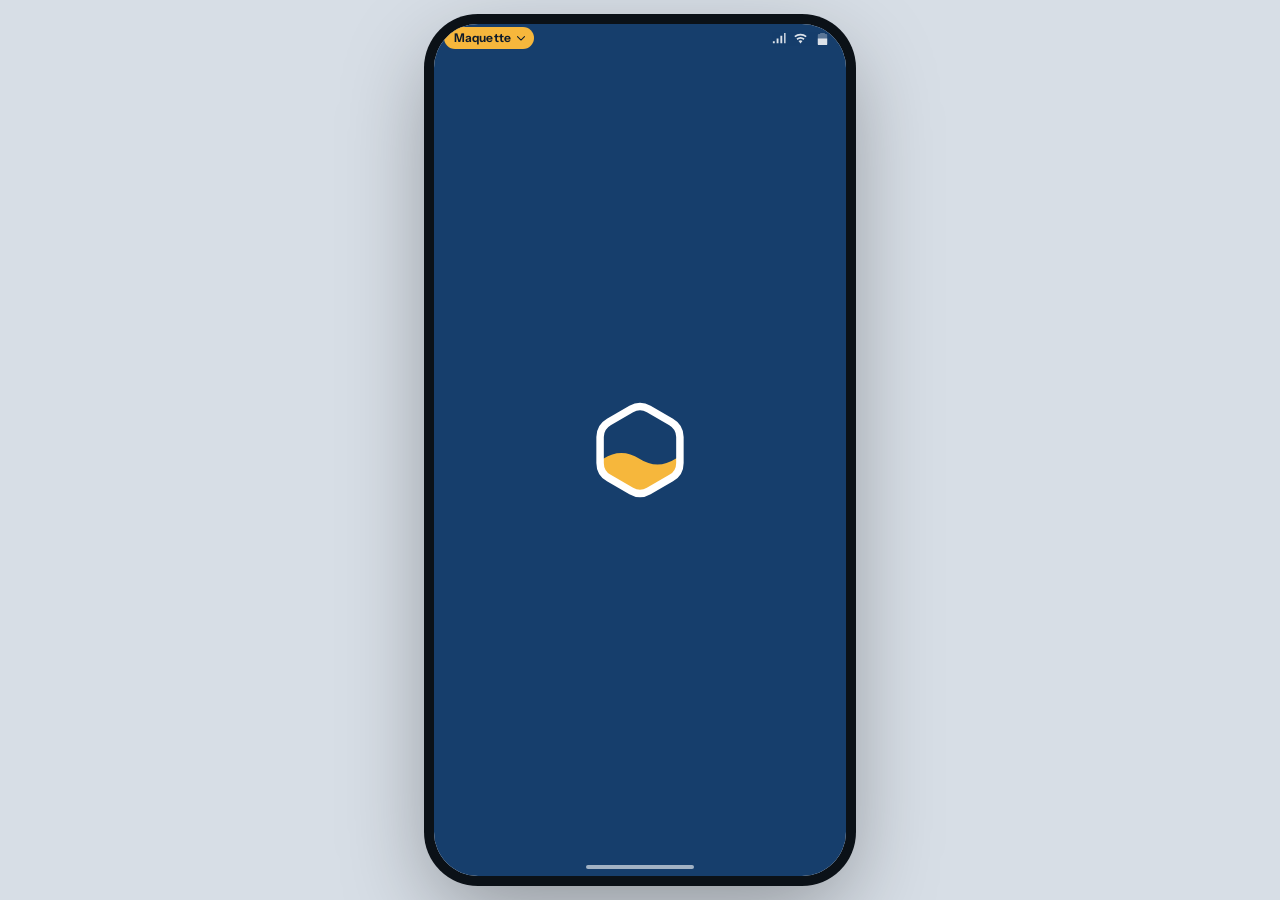
==== interface/maquette/index.html @ 76529729 "Identité Zone et maquette de l'appli La piste 2 (Zone) est choisie. Nouvelle page interface/identite" ====
<!doctype html>
<html lang="fr">
<head>
<meta charset="utf-8">
<meta name="viewport" content="width=device-width, initial-scale=1, viewport-fit=cover">
<meta name="color-scheme" content="light dark">
<meta name="theme-color" content="#f4f7fa" media="(prefers-color-scheme: light)">
<meta name="theme-color" content="#08121d" media="(prefers-color-scheme: dark)">
<title>Sensor Maps Maquette</title>
<link rel="preconnect" href="https://fonts.googleapis.com">
<link rel="preconnect" href="https://fonts.gstatic.com" crossorigin>
<link rel="stylesheet" href="https://fonts.googleapis.com/css2?family=Instrument+Sans:wdth,wght@75..100,400..700&display=swap">
<style>
/* Maquette : l'écran du téléphone remplit la page sur mobile ; sur grand écran, un cadre de téléphone. */
:root{
  --fond:#f4f7fa; --surface:#ffffff; --surface-2:#e9eef4; --encre:#0e1b2a; --encre-2:#566477; --trait:#dce3ea;
  --nuit:#163e6c; --miel:#f6b73c; --miel-doux:#fdf1d8; --sur-miel:#0e1b2a;
  --action:#163e6c; --sur-action:#ffffff; --tonal:#dce7f5; --sur-tonal:#163e6c;
  --logo-contour:#163e6c; --repos:#c5cfda; --corail:#b93a30;
  --nav-fond:#ffffff; --indic:#dce7f5;
  --marque-fond:#163e6c; --marque-encre:#ffffff; --marque-encre-2:#c9d8ec;
  --carte-fond:#e7ecf1; --carte-eau:#c6daec; --carte-route:#fbfcfd; --carte-parc:#d6e6d3;
  --zone-vide:#b9c4d0; --zone-gap:#e7ecf1;
  --scene:#d7dee6; --cadre:#0b1117; --voile:rgba(8,18,29,.45);
  --ombre:0 1px 2px rgba(14,27,42,.05), 0 6px 18px rgba(14,27,42,.06);
  --bord:rgba(185,58,48,.20); --bord-encre:#7a231c;
  --focus:#2f6fd0;
  --texte:"Instrument Sans", system-ui, -apple-system, "Segoe UI", Roboto, "Noto Sans", sans-serif;
  --h-etat:28px; --h-gestes:20px; --h-nav:72px;
}
@media (prefers-color-scheme: dark){
  :root:not([data-theme="light"]){
    --fond:#08121d; --surface:#0f1d2c; --surface-2:#172739; --encre:#e8eff7; --encre-2:#9aa9ba; --trait:#223244;
    --miel-doux:#30250e; --action:#9cc2f5; --sur-action:#0e1b2a; --tonal:#1d3550; --sur-tonal:#d6e6fb;
    --logo-contour:#ffffff; --repos:#3b4b5d; --corail:#ff8a7e; --nav-fond:#0f1d2c; --indic:#1d3550;
    --marque-fond:#12345b; --marque-encre-2:#b4c6de;
    --carte-fond:#0c1824; --carte-eau:#123150; --carte-route:#1c2c3e; --carte-parc:#11261b;
    --zone-vide:#33445a; --zone-gap:#0c1824;
    --scene:#02060a; --cadre:#1a222c; --voile:rgba(0,0,0,.6); --ombre:none;
    --bord:rgba(255,138,126,.22); --bord-encre:#ffd2cc; --focus:#8ab4ff;
    color-scheme:dark;
  }
}
:root[data-theme="dark"]{
  --fond:#08121d; --surface:#0f1d2c; --surface-2:#172739; --encre:#e8eff7; --encre-2:#9aa9ba; --trait:#223244;
  --miel-doux:#30250e; --action:#9cc2f5; --sur-action:#0e1b2a; --tonal:#1d3550; --sur-tonal:#d6e6fb;
  --logo-contour:#ffffff; --repos:#3b4b5d; --corail:#ff8a7e; --nav-fond:#0f1d2c; --indic:#1d3550;
  --marque-fond:#12345b; --marque-encre-2:#b4c6de;
  --carte-fond:#0c1824; --carte-eau:#123150; --carte-route:#1c2c3e; --carte-parc:#11261b;
  --zone-vide:#33445a; --zone-gap:#0c1824;
  --scene:#02060a; --cadre:#1a222c; --voile:rgba(0,0,0,.6); --ombre:none;
  --bord:rgba(255,138,126,.22); --bord-encre:#ffd2cc; --focus:#8ab4ff;
  color-scheme:dark;
}
*{box-sizing:border-box}
html,body{height:100%}
body{margin:0;background:var(--scene);color:var(--encre);font:400 16px/1.45 var(--texte);-webkit-font-smoothing:antialiased;overflow:hidden}
h1,h2,p,ul{margin:0}
ul{padding:0;list-style:none}
button{font:inherit;color:inherit}
svg{display:block}
.sprite{position:absolute;width:0;height:0;overflow:hidden}
.scene{height:100%;display:grid;place-items:center;padding-left:env(safe-area-inset-left, 0px);padding-right:env(safe-area-inset-right, 0px)}
.tel{position:relative;width:100%;height:100%;overflow:hidden;background:var(--fond);isolation:isolate}
@media (min-width:640px) and (min-height:760px){
  .tel{width:412px;height:min(892px, calc(100% - 48px));border-radius:44px;box-shadow:0 0 0 10px var(--cadre), 0 30px 90px rgba(0,0,0,.35)}
}

/* Barre d'état simulée : l'appli s'affiche dessous (bord à bord, Android 15 et plus) */
.etat{position:absolute;inset:0 0 auto;height:var(--h-etat);display:flex;align-items:center;justify-content:space-between;padding:0 16px 0 10px;z-index:40;color:var(--encre);pointer-events:none;transition:color .2s}
.tel.fonce .etat{color:var(--marque-encre)}
.badge{pointer-events:auto;display:inline-flex;align-items:center;gap:3px;height:22px;padding:0 6px 0 10px;border:0;border-radius:11px;background:var(--miel);color:var(--sur-miel);font:650 12px/1 var(--texte);letter-spacing:.01em;cursor:pointer}
.badge svg{width:14px;height:14px}
.etat-icones{display:flex;align-items:center;gap:7px;opacity:.85}
.etat-icones svg{width:15px;height:15px}
.gestes{position:absolute;left:50%;bottom:7px;width:108px;height:4px;margin-left:-54px;border-radius:2px;background:var(--encre);opacity:.35;z-index:41;pointer-events:none;transition:background .2s}
.tel.fonce .gestes{background:var(--marque-encre);opacity:.6}

/* Écrans */
.ecran{position:absolute;inset:0;display:flex;flex-direction:column;background:var(--fond);opacity:0;visibility:hidden;transform:translateY(10px);transition:opacity .22s ease, transform .22s ease, visibility 0s linear .22s}
.ecran.actif{opacity:1;visibility:visible;transform:none;transition:opacity .22s ease, transform .22s ease, visibility 0s}
.barre{flex:none;display:flex;align-items:center;justify-content:space-between;gap:8px;min-height:60px;padding:calc(var(--h-etat) + 6px) 8px 6px 16px}
.barre.grande{padding:calc(var(--h-etat) + 18px) 20px 12px}
.barre.simple{justify-content:flex-start;padding-left:4px}
.defile{flex:1;min-height:0;overflow-y:auto;overscroll-behavior:contain;padding:4px 16px calc(var(--h-nav) + var(--h-gestes) + 28px);display:flex;flex-direction:column;gap:14px;scrollbar-width:none}
.defile::-webkit-scrollbar{display:none}
.sans-nav .defile{padding-bottom:calc(var(--h-gestes) + 28px)}

/* Texte */
.t-grand{font-size:30px;line-height:1.08;font-weight:650;font-stretch:90%;letter-spacing:-.02em;text-wrap:balance}
.t-titre{font-size:19px;line-height:1.25;font-weight:600;letter-spacing:-.005em}
.t-petit{font-size:13.5px;line-height:1.35;color:var(--encre-2)}
.t-etiq{font-size:12px;line-height:1;font-weight:650;letter-spacing:.08em;text-transform:uppercase;color:var(--encre-2);margin:8px 4px -2px}
.centre{text-align:center}

/* Boutons et éléments */
.btn{display:inline-flex;align-items:center;justify-content:center;gap:8px;min-height:48px;padding:0 22px;border:0;border-radius:24px;font:600 16px/1 var(--texte);cursor:pointer;text-decoration:none;white-space:nowrap;transition:transform .12s ease, background-color .2s ease, opacity .2s}
.btn:active{transform:scale(.97)}
.btn svg{width:20px;height:20px;flex:none}
.btn.plein{background:var(--action);color:var(--sur-action)}
.btn.tonal{background:var(--tonal);color:var(--sur-tonal)}
.btn.miel{background:var(--miel);color:var(--sur-miel)}
.btn.contour{background:transparent;color:var(--action);box-shadow:inset 0 0 0 1.5px var(--trait)}
.btn.texte{background:transparent;color:var(--action);padding:0 14px}
.btn.large{width:100%}
.btn.petit{min-height:40px;padding:0 16px;font-size:15px}
.btn-ico{flex:none;width:48px;height:48px;border:0;border-radius:50%;background:transparent;color:var(--encre);display:grid;place-items:center;cursor:pointer}
.btn-ico svg{width:24px;height:24px}
.carte{background:var(--surface);border-radius:24px;padding:18px;box-shadow:var(--ombre)}
.pastille{flex:none;width:40px;height:40px;border-radius:50%;background:var(--surface-2);color:var(--encre);display:grid;place-items:center}
.pastille svg{width:22px;height:22px}
.pastille.miel{background:var(--miel);color:var(--sur-miel)}
.segment{display:grid;grid-auto-flow:column;grid-auto-columns:1fr;gap:4px;padding:4px;border-radius:24px;background:var(--surface-2)}
.segment button{min-height:40px;border:0;border-radius:20px;background:transparent;color:var(--encre-2);font-weight:600;font-size:15px;cursor:pointer;transition:background-color .2s, color .2s}
.segment button[aria-pressed="true"]{background:var(--surface);color:var(--encre);box-shadow:var(--ombre)}
.interrupteur{appearance:none;-webkit-appearance:none;flex:none;position:relative;width:52px;height:32px;margin:0;border-radius:16px;background:var(--surface-2);box-shadow:inset 0 0 0 2px var(--repos);cursor:pointer;transition:background-color .2s, box-shadow .2s}
.interrupteur::after{content:"";position:absolute;top:8px;left:8px;width:16px;height:16px;border-radius:50%;background:var(--encre-2);transition:transform .2s, width .2s, height .2s, top .2s, left .2s, background-color .2s}
.interrupteur:checked{background:var(--action);box-shadow:none}
.interrupteur:checked::after{top:4px;left:4px;width:24px;height:24px;background:var(--sur-action);transform:translateX(20px)}

/* Marque (démarrage, bienvenue) */
.ecran.marque{background:var(--marque-fond);color:var(--marque-encre)}
.logo-2t{color:var(--logo-contour);fill:var(--miel)}
.ecran.marque .logo-2t{color:var(--marque-encre)}
.demarrage{flex:1;display:grid;place-items:center}
.demarrage svg{width:112px;height:112px}
.intro{flex:1;display:flex;flex-direction:column;justify-content:center;gap:14px;padding:calc(var(--h-etat) + 24px) 28px 8px}
.intro svg{width:96px;height:96px;margin-bottom:10px}
.intro-nom{font-size:17px;font-weight:650;letter-spacing:-.01em;color:var(--marque-encre-2)}
.intro-titre{font-size:40px;line-height:1.02;font-weight:650;font-stretch:88%;letter-spacing:-.025em;text-wrap:balance}
.intro-texte{font-size:18px;line-height:1.45;color:var(--marque-encre-2);max-width:26ch}
.pied{flex:none;display:grid;gap:18px;padding:12px 24px calc(var(--h-gestes) + 22px)}
.pages{display:flex;justify-content:center;gap:8px}
.pages i{width:8px;height:8px;border-radius:4px;background:currentColor;opacity:.25;transition:width .25s, opacity .25s}
.pages i.on{width:22px;opacity:.9}
.etapes{padding:4px 24px 0;display:flex;flex-direction:column;gap:22px;flex:1;min-height:0;overflow-y:auto}
.etapes .t-grand{margin-top:4px}
.promesses{display:grid;gap:18px}
.promesses li,.autorisations li{display:flex;align-items:flex-start;gap:14px}
.promesses b,.autorisations b{display:block;font-weight:600;font-size:16.5px;line-height:1.3}
.autorisations{display:grid;gap:14px}
.autorisations li{align-items:center;padding:14px;border-radius:20px;background:var(--surface);box-shadow:var(--ombre)}
.autorisations .a-texte{flex:1;min-width:0}
.autorise{color:var(--encre-2);font-weight:600;font-size:15px;display:inline-flex;align-items:center;gap:6px;padding:0 6px}
.autorise svg{width:18px;height:18px}

/* Accueil */
.marque-mini{display:inline-flex;align-items:center;gap:10px;font-weight:650;font-size:18px;letter-spacing:-.01em}
.marque-mini svg{width:28px;height:28px}
.etat-carte{display:grid;justify-items:center;text-align:center;gap:4px;padding:22px 18px 20px}
.hex-etat{width:104px;height:104px;margin-bottom:10px;color:var(--logo-contour);fill:var(--miel);transition:fill .4s}
.hex-etat.repos{fill:var(--repos)}
.etat-carte .btn{margin-top:14px}
.jour{display:grid;gap:18px}
.chiffres{display:grid;grid-template-columns:repeat(3,1fr);gap:8px}
.chiffres div{display:grid;gap:2px}
.t-valeur{font-size:26px;line-height:1.1;font-weight:650;letter-spacing:-.015em}
.budget{display:grid;gap:8px}
.budget-tete{display:flex;justify-content:space-between;align-items:center;gap:8px}
.budget-tete .t-petit{display:inline-flex;align-items:center;gap:6px}
.budget-tete svg{width:18px;height:18px}
.budget-tete b{color:var(--encre);font-weight:650}
.jauge{height:8px;border-radius:4px;background:var(--tonal);overflow:hidden}
.jauge i{display:block;height:100%;border-radius:4px;background:var(--action);transition:width .4s ease}
.ta-zone{display:flex;align-items:center;gap:14px;width:100%;border:0;text-align:left;cursor:pointer;color:inherit;font:inherit}
.ta-zone .tz-texte{flex:1;min-width:0;display:grid;gap:2px}
.ta-zone b{font-weight:600;font-size:16.5px}
.ta-zone .chev{width:22px;height:22px;color:var(--encre-2)}
.mini-carte{flex:none;width:64px;height:58px}
.mc{fill:var(--surface-2);stroke:var(--surface);stroke-width:1.5}
.mc-toi{fill:var(--miel);stroke:var(--logo-contour);stroke-width:2.2}
.contribution{display:grid;gap:10px;background:var(--miel-doux);box-shadow:none}
.ct-tete{display:flex;align-items:center;gap:12px}
.ct-actions{display:flex;justify-content:flex-end;gap:6px;margin-top:2px}

/* Capteurs */
.liste{padding:4px 0}
.capteur{display:grid;grid-template-columns:40px minmax(0,1fr) auto auto;align-items:center;gap:12px;padding:12px 16px;min-height:72px}
.capteur + .capteur{border-top:1px solid var(--trait)}
.c-nom{display:grid;gap:1px;min-width:0}
.c-nom b{font-weight:600;font-size:16px;line-height:1.3}
.c-val{display:flex;align-items:baseline;gap:4px;justify-content:flex-end;min-width:64px;font-variant-numeric:tabular-nums}
.c-val b{font-size:22px;font-weight:650;letter-spacing:-.01em;transition:opacity .2s}
.c-val span{font-size:13px;color:var(--encre-2)}
.points{width:52px;height:28px}
.points circle{fill:var(--repos)}
.points circle.der{fill:var(--action);stroke:var(--surface);stroke-width:2}
.capteur.absent{grid-template-columns:40px minmax(0,1fr)}
.capteur.absent .pastille{opacity:.55}
.capteur.absent b{color:var(--encre-2)}
.change b{opacity:0}

/* Carte */
.puces{display:flex;gap:8px;overflow-x:auto;margin:0 -16px;padding:2px 16px 4px;scrollbar-width:none}
.puces::-webkit-scrollbar{display:none}
.puce{flex:none;display:inline-flex;align-items:center;gap:6px;min-height:40px;padding:0 14px 0 10px;border:0;border-radius:20px;background:var(--surface);box-shadow:inset 0 0 0 1.5px var(--trait);color:var(--encre);font-weight:600;font-size:14.5px;cursor:pointer}
.puce svg{width:18px;height:18px}
.puce[aria-checked="true"]{background:var(--action);color:var(--sur-action);box-shadow:none}
.carte-cadre{position:relative;border-radius:24px;overflow:hidden;background:var(--carte-fond);aspect-ratio:36/33;max-width:100%}
.carte-cadre svg{width:100%;height:100%}
.hx{stroke:var(--zone-gap);stroke-width:1.6;cursor:pointer;transition:opacity .2s}
.hx.vide{fill:transparent;stroke:var(--zone-vide);stroke-width:1}
.hx-toi{fill:none;stroke:var(--encre);stroke-width:2.6;pointer-events:none}
.toi-etiq{pointer-events:none}
.toi-etiq rect{fill:var(--encre)}
.toi-etiq text{fill:var(--fond);font:650 11px var(--texte)}
.bulle{position:absolute;transform:translate(-50%, calc(-100% - 10px));padding:7px 10px;border-radius:12px;background:var(--surface);box-shadow:0 4px 16px rgba(0,0,0,.18);font-size:13px;line-height:1.25;white-space:nowrap;pointer-events:none}
.bulle b{display:block;font-size:16px;font-weight:650}
.legende{display:grid;gap:10px;padding:0 4px}
.leg-degrade{display:grid;grid-template-columns:auto 1fr auto;align-items:center;gap:10px;font-size:13px;color:var(--encre-2);font-variant-numeric:tabular-nums}
.leg-degrade i{height:10px;border-radius:5px}
.leg-vide{display:flex;align-items:center;gap:10px;font-size:13px;color:var(--encre-2)}
.leg-vide svg{width:18px;height:18px;flex:none}

/* Soutenir */
.don{display:grid;gap:12px;justify-items:center;text-align:center;padding:24px 18px 20px}
.don .hex-don{width:64px;height:64px;color:var(--logo-contour);fill:var(--miel);margin-bottom:4px}
.don .segment{width:100%;margin-top:6px}
.montants{display:grid;grid-template-columns:repeat(4,1fr);gap:8px;width:100%}
.montants button{min-height:48px;border:0;border-radius:16px;background:var(--surface-2);font-weight:650;font-size:16px;cursor:pointer;color:var(--encre)}
.montants button[aria-checked="true"]{background:var(--tonal);color:var(--sur-tonal);box-shadow:inset 0 0 0 2px var(--action)}
.partage{display:grid;grid-template-columns:40px 1fr;gap:12px 14px;align-items:center}
.partage .btn{grid-column:1 / -1}
.libre{display:flex;justify-content:center;gap:18px;flex-wrap:wrap;font-size:13px;color:var(--encre-2)}
.libre span{display:inline-flex;align-items:center;gap:6px}
.libre svg{width:16px;height:16px}

/* Réglages */
.groupe{padding:4px 0}
.reglage{display:flex;align-items:center;gap:14px;min-height:64px;padding:10px 16px;width:100%;border:0;background:transparent;text-align:left;color:inherit;text-decoration:none;cursor:pointer;font:inherit}
.groupe > * + *{border-top:1px solid var(--trait)}
.reglage .r-texte{flex:1;min-width:0;display:grid;gap:1px}
.reglage b{font-weight:600;font-size:16px;line-height:1.3}
.reglage > svg{width:22px;height:22px;flex:none;color:var(--encre-2)}
.reglage.danger b{color:var(--corail)}
.reglage.danger > svg{color:var(--corail)}
.bloc-budget{display:grid;gap:12px;padding:16px}
.bloc-budget .r-texte{display:grid;gap:1px}
.bloc-budget b{font-weight:600;font-size:16px;line-height:1.3}
.nobr{white-space:nowrap}
.info-pause{display:flex;gap:10px;align-items:flex-start}
.info-pause svg{width:18px;height:18px;flex:none;margin-top:1px;color:var(--encre-2)}

/* Navigation du bas */
.nav{position:absolute;inset:auto 0 0;z-index:30;display:grid;grid-template-columns:repeat(4,1fr);padding:6px 4px calc(var(--h-gestes) + 4px);background:var(--nav-fond);border-top:1px solid var(--trait);transition:transform .25s ease}
.nav.cachee{transform:translateY(105%)}
.nav button{display:grid;justify-items:center;gap:4px;padding:6px 0 4px;border:0;background:none;color:var(--encre-2);font:500 12px/1.1 var(--texte);cursor:pointer}
.nav .indic{width:60px;height:32px;border-radius:16px;display:grid;place-items:center;transition:background-color .2s}
.nav svg{width:24px;height:24px}
.nav button[aria-current="page"]{color:var(--encre);font-weight:650}
.nav button[aria-current="page"] .indic{background:var(--indic);color:var(--sur-tonal)}

/* Feuille Maquette, message, bords */
.voile{position:absolute;inset:0;z-index:50;background:var(--voile)}
.feuille{position:absolute;inset:auto 0 0;z-index:51;max-height:86%;overflow-y:auto;padding:10px 16px calc(var(--h-gestes) + 18px);border-radius:28px 28px 0 0;background:var(--surface);display:flex;flex-direction:column;gap:12px;scrollbar-width:none}
.feuille::-webkit-scrollbar{display:none}
.poignee{width:36px;height:4px;border-radius:2px;background:var(--repos);margin:2px auto 0}
.f-tete{display:flex;align-items:center;justify-content:space-between}
.f-liste{display:flex;flex-wrap:wrap;gap:8px}
.f-liste button{min-height:40px;padding:0 14px;border:0;border-radius:20px;background:var(--surface-2);color:var(--encre);font-weight:600;font-size:14.5px;cursor:pointer}
.f-liste button[aria-current="true"]{background:var(--action);color:var(--sur-action)}
.feuille .reglage{padding:6px 2px;min-height:52px}
.toast{position:absolute;left:50%;bottom:calc(var(--h-nav) + var(--h-gestes) + 18px);z-index:45;transform:translateX(-50%);max-width:calc(100% - 32px);padding:12px 16px;border-radius:14px;background:var(--encre);color:var(--fond);font-size:14.5px;font-weight:500;line-height:1.3;box-shadow:0 6px 24px rgba(0,0,0,.25);text-align:center;animation:monte-toast .25s ease}
.tel.sans-nav-actif .toast{bottom:calc(var(--h-gestes) + 96px)}
@keyframes monte-toast{from{opacity:0;transform:translate(-50%, 10px)}}
.bords{position:absolute;inset:0;z-index:44;pointer-events:none}
.bords div{position:absolute;left:0;right:0;background:var(--bord);display:flex;align-items:center;justify-content:center;font-size:11px;font-weight:650;color:var(--bord-encre);letter-spacing:.04em}
.b-haut{top:0;height:var(--h-etat)}
.b-bas{bottom:0;height:var(--h-gestes)}

button:focus-visible,a:focus-visible,input:focus-visible{outline:2.5px solid var(--focus);outline-offset:2px}

/* Mouvement du logo */
.o-cercle{opacity:0}
@media (prefers-reduced-motion: no-preference){
  .joue .z-contour{animation:trace 1s cubic-bezier(.6,0,.3,1) backwards}
  .joue .z-niveau{animation:monte 1.5s .45s both}
  .joue .z-vague, .vit .z-vague{animation:glisse 4.8s linear infinite}
}
@media (prefers-reduced-motion: reduce){
  .ecran,.ecran.actif,.nav{transition:none}
}
@keyframes trace{from{stroke-dasharray:1;stroke-dashoffset:1}to{stroke-dasharray:1;stroke-dashoffset:0}}
@keyframes monte{
  0%{transform:translateY(42px)}
  14%,20%{transform:translateY(33px)}
  34%,40%{transform:translateY(25px)}
  54%,60%{transform:translateY(17px)}
  74%,80%{transform:translateY(9px)}
  100%{transform:translateY(0)}
}
@keyframes glisse{to{transform:translateX(-62px)}}
</style>
<style>:root{padding-top:env(safe-area-inset-top,0px);padding-bottom:env(safe-area-inset-bottom,0px)}[hidden]{display:none!important}</style>
</head>
<body>
<svg class="sprite" aria-hidden="true" focusable="false"><defs><symbol id="i-accueil" viewBox="0 0 24 24"><path fill="none" stroke="currentColor" stroke-width="1.8" stroke-linecap="round" stroke-linejoin="round" d="M12 3.2l7.2 4.15v8.3L12 19.8l-7.2-4.15v-8.3z"/><path fill="currentColor" d="M5.7 12.4c2-1.6 3.9-1.6 6.3 0s4.3 1.6 6.3 0v3.1L12 19.1l-6.3-3.6z"/></symbol><symbol id="i-capteurs" viewBox="0 0 24 24"><rect fill="none" stroke="currentColor" stroke-width="1.8" stroke-linecap="round" stroke-linejoin="round" x="6.5" y="3" width="9" height="18" rx="2.2"/><path fill="none" stroke="currentColor" stroke-width="1.8" stroke-linecap="round" stroke-linejoin="round" d="M18.6 8.6a5 5 0 0 1 0 6.8M20.9 6.4a8.3 8.3 0 0 1 0 11.2"/><circle fill="currentColor" cx="11" cy="17.6" r="1"/></symbol><symbol id="i-carte" viewBox="0 0 24 24"><path fill="none" stroke="currentColor" stroke-width="1.8" stroke-linecap="round" stroke-linejoin="round" d="M8 3.6l3.6 2.1v4.1L8 11.9 4.4 9.8V5.7zM15.6 8.2l3.6 2.1v4.1l-3.6 2.1-3.6-2.1v-4.1zM8 12.6l3.6 2.1v4.1L8 20.9l-3.6-2.1v-4.1z"/></symbol><symbol id="i-soutenir" viewBox="0 0 24 24"><path fill="none" stroke="currentColor" stroke-width="1.8" stroke-linecap="round" stroke-linejoin="round" d="M12 20s-7.5-4.6-7.5-10.2A4.3 4.3 0 0 1 12 7.1a4.3 4.3 0 0 1 7.5 2.7C19.5 15.4 12 20 12 20z"/></symbol><symbol id="i-reglages" viewBox="0 0 24 24"><path fill="none" stroke="currentColor" stroke-width="1.8" stroke-linecap="round" stroke-linejoin="round" d="M4 7h9M17 7h3M4 17h3M11 17h9"/><circle fill="none" stroke="currentColor" stroke-width="1.8" stroke-linecap="round" stroke-linejoin="round" cx="15" cy="7" r="2.2"/><circle fill="none" stroke="currentColor" stroke-width="1.8" stroke-linecap="round" stroke-linejoin="round" cx="9" cy="17" r="2.2"/></symbol><symbol id="i-retour" viewBox="0 0 24 24"><path fill="none" stroke="currentColor" stroke-width="1.8" stroke-linecap="round" stroke-linejoin="round" d="M19 12H5M11 6l-6 6 6 6"/></symbol><symbol id="i-chevron" viewBox="0 0 24 24"><path fill="none" stroke="currentColor" stroke-width="1.8" stroke-linecap="round" stroke-linejoin="round" d="M9.5 6l6 6-6 6"/></symbol><symbol id="i-externe" viewBox="0 0 24 24"><path fill="none" stroke="currentColor" stroke-width="1.8" stroke-linecap="round" stroke-linejoin="round" d="M14 5h5v5M19 5l-8 8M17 14v4a1.5 1.5 0 0 1-1.5 1.5h-9A1.5 1.5 0 0 1 5 18V8.5A1.5 1.5 0 0 1 6.5 7H10"/></symbol><symbol id="i-fermer" viewBox="0 0 24 24"><path fill="none" stroke="currentColor" stroke-width="1.8" stroke-linecap="round" stroke-linejoin="round" d="M6 6l12 12M18 6L6 18"/></symbol><symbol id="i-coche" viewBox="0 0 24 24"><path fill="none" stroke="currentColor" stroke-width="1.8" stroke-linecap="round" stroke-linejoin="round" d="M5 12.5l4.5 4.5L19 7.5"/></symbol><symbol id="i-bas" viewBox="0 0 24 24"><path fill="none" stroke="currentColor" stroke-width="1.8" stroke-linecap="round" stroke-linejoin="round" d="M6 9.5l6 6 6-6"/></symbol><symbol id="i-pause" viewBox="0 0 24 24"><rect fill="currentColor" x="6.5" y="5" width="3.6" height="14" rx="1.4"/><rect fill="currentColor" x="13.9" y="5" width="3.6" height="14" rx="1.4"/></symbol><symbol id="i-lecture" viewBox="0 0 24 24"><path fill="currentColor" d="M8 5.6v12.8a1 1 0 0 0 1.5.86l10.2-6.4a1 1 0 0 0 0-1.72L9.5 4.74A1 1 0 0 0 8 5.6z"/></symbol><symbol id="i-partager" viewBox="0 0 24 24"><circle fill="none" stroke="currentColor" stroke-width="1.8" stroke-linecap="round" stroke-linejoin="round" cx="17.5" cy="5.8" r="2.6"/><circle fill="none" stroke="currentColor" stroke-width="1.8" stroke-linecap="round" stroke-linejoin="round" cx="6.5" cy="12" r="2.6"/><circle fill="none" stroke="currentColor" stroke-width="1.8" stroke-linecap="round" stroke-linejoin="round" cx="17.5" cy="18.2" r="2.6"/><path fill="none" stroke="currentColor" stroke-width="1.8" stroke-linecap="round" stroke-linejoin="round" d="M8.8 10.7l6.4-3.6M8.8 13.3l6.4 3.6"/></symbol><symbol id="i-effacer" viewBox="0 0 24 24"><path fill="none" stroke="currentColor" stroke-width="1.8" stroke-linecap="round" stroke-linejoin="round" d="M4.5 7h15M9.5 7V5.2a1 1 0 0 1 1-1h3a1 1 0 0 1 1 1V7M6.5 7l.8 11.6a1.5 1.5 0 0 0 1.5 1.4h6.4a1.5 1.5 0 0 0 1.5-1.4L17.5 7"/></symbol><symbol id="i-rejouer" viewBox="0 0 24 24"><path fill="none" stroke="currentColor" stroke-width="1.8" stroke-linecap="round" stroke-linejoin="round" d="M4.5 12a7.5 7.5 0 1 0 2.2-5.3M4.5 4.5v4.4h4.4"/></symbol><symbol id="i-batterie" viewBox="0 0 24 24"><rect fill="none" stroke="currentColor" stroke-width="1.8" stroke-linecap="round" stroke-linejoin="round" x="3" y="7.5" width="16" height="9" rx="2.2"/><path fill="none" stroke="currentColor" stroke-width="1.8" stroke-linecap="round" stroke-linejoin="round" d="M21 10.5v3"/><rect fill="currentColor" x="5.4" y="9.9" width="6" height="4.2" rx=".8"/></symbol><symbol id="i-lune" viewBox="0 0 24 24"><path fill="none" stroke="currentColor" stroke-width="1.8" stroke-linecap="round" stroke-linejoin="round" d="M19.5 14.6A8 8 0 0 1 9.4 4.5a8 8 0 1 0 10.1 10.1z"/></symbol><symbol id="i-cloche" viewBox="0 0 24 24"><path fill="none" stroke="currentColor" stroke-width="1.8" stroke-linecap="round" stroke-linejoin="round" d="M6 16.5V11a6 6 0 0 1 12 0v5.5l1.5 1.5h-15zM10 20.5a2.2 2.2 0 0 0 4 0"/></symbol><symbol id="i-pose" viewBox="0 0 24 24"><rect fill="none" stroke="currentColor" stroke-width="1.8" stroke-linecap="round" stroke-linejoin="round" x="5" y="9.2" width="14" height="6.6" rx="1.8"/><path fill="none" stroke="currentColor" stroke-width="1.8" stroke-linecap="round" stroke-linejoin="round" d="M3 19h18"/><circle fill="currentColor" cx="16.4" cy="12.5" r=".9"/></symbol><symbol id="i-zone-point" viewBox="0 0 24 24"><path fill="none" stroke="currentColor" stroke-width="1.8" stroke-linecap="round" stroke-linejoin="round" d="M12 3.2l7.2 4.15v8.3L12 19.8l-7.2-4.15v-8.3z"/><circle fill="currentColor" cx="12" cy="11.5" r="2.2"/></symbol><symbol id="i-bouclier" viewBox="0 0 24 24"><path fill="none" stroke="currentColor" stroke-width="1.8" stroke-linecap="round" stroke-linejoin="round" d="M12 3.5l7 2.6v5.4c0 4.4-3 7.7-7 9-4-1.3-7-4.6-7-9V6.1z"/><path fill="none" stroke="currentColor" stroke-width="1.8" stroke-linecap="round" stroke-linejoin="round" d="M9 12l2.2 2.2L15.3 10"/></symbol><symbol id="i-personne-barre" viewBox="0 0 24 24"><circle fill="none" stroke="currentColor" stroke-width="1.8" stroke-linecap="round" stroke-linejoin="round" cx="12" cy="8" r="3.4"/><path fill="none" stroke="currentColor" stroke-width="1.8" stroke-linecap="round" stroke-linejoin="round" d="M5.5 19.5a6.5 6.5 0 0 1 13 0M4 4l16 16"/></symbol><symbol id="i-micro-barre" viewBox="0 0 24 24"><rect fill="none" stroke="currentColor" stroke-width="1.8" stroke-linecap="round" stroke-linejoin="round" x="9" y="3.5" width="6" height="10.5" rx="3"/><path fill="none" stroke="currentColor" stroke-width="1.8" stroke-linecap="round" stroke-linejoin="round" d="M6 11.5a6 6 0 0 0 12 0M12 17.5v3M4 4l16 16"/></symbol><symbol id="i-cinq" viewBox="0 0 24 24"><path fill="none" stroke="currentColor" stroke-width="1.8" stroke-linecap="round" stroke-linejoin="round" d="M12 3.2l7.2 4.15v8.3L12 19.8l-7.2-4.15v-8.3z"/><path fill="none" stroke="currentColor" stroke-width="1.8" stroke-linecap="round" stroke-linejoin="round" d="M13.9 7.9h-3.5l-.5 3.4a2.6 2.6 0 1 1-.2 3.9"/></symbol><symbol id="i-pluie" viewBox="0 0 24 24"><path fill="none" stroke="currentColor" stroke-width="1.8" stroke-linecap="round" stroke-linejoin="round" d="M7.5 14.5h9.2a3.8 3.8 0 0 0 .6-7.6 5.3 5.3 0 0 0-10.2 1.3A3.2 3.2 0 0 0 7.5 14.5z"/><path fill="none" stroke="currentColor" stroke-width="1.8" stroke-linecap="round" stroke-linejoin="round" d="M8.5 17.5l-1 2M12.5 17.5l-1 2M16.5 17.5l-1 2"/></symbol><symbol id="i-telephone" viewBox="0 0 24 24"><rect fill="none" stroke="currentColor" stroke-width="1.8" stroke-linecap="round" stroke-linejoin="round" x="7" y="3" width="10" height="18" rx="2.2"/><path fill="none" stroke="currentColor" stroke-width="1.8" stroke-linecap="round" stroke-linejoin="round" d="M10.5 17.8h3"/></symbol><symbol id="i-aimant" viewBox="0 0 24 24"><path fill="none" stroke="currentColor" stroke-width="1.8" stroke-linecap="round" stroke-linejoin="round" d="M6 4.5v7a6 6 0 0 0 12 0v-7h-3.6v7a2.4 2.4 0 0 1-4.8 0v-7z"/><path fill="none" stroke="currentColor" stroke-width="1.8" stroke-linecap="round" stroke-linejoin="round" d="M6 8.2h3.6M14.4 8.2H18"/></symbol><symbol id="i-soleil" viewBox="0 0 24 24"><circle fill="none" stroke="currentColor" stroke-width="1.8" stroke-linecap="round" stroke-linejoin="round" cx="12" cy="12" r="3.8"/><path fill="none" stroke="currentColor" stroke-width="1.8" stroke-linecap="round" stroke-linejoin="round" d="M12 2.8v2M12 19.2v2M2.8 12h2M19.2 12h2M5.5 5.5l1.4 1.4M17.1 17.1l1.4 1.4M5.5 18.5l1.4-1.4M17.1 6.9l1.4-1.4"/></symbol><symbol id="i-bruit" viewBox="0 0 24 24"><path fill="none" stroke="currentColor" stroke-width="1.8" stroke-linecap="round" stroke-linejoin="round" d="M4 10v4M8 7v10M12 4.5v15M16 8v8M20 10.5v3"/></symbol><symbol id="i-signal" viewBox="0 0 24 24"><path fill="none" stroke="currentColor" stroke-width="1.8" stroke-linecap="round" stroke-linejoin="round" d="M5 19v-2.5M9.7 19v-5.5M14.3 19v-8.5M19 19V5"/></symbol><symbol id="i-pression" viewBox="0 0 24 24"><path fill="none" stroke="currentColor" stroke-width="1.8" stroke-linecap="round" stroke-linejoin="round" d="M4.2 16.8a8.5 8.5 0 1 1 15.6 0"/><path fill="none" stroke="currentColor" stroke-width="1.8" stroke-linecap="round" stroke-linejoin="round" d="M12 13.5l3.6-4.2"/><circle fill="currentColor" cx="12" cy="13.5" r="1.4"/></symbol><symbol id="i-info" viewBox="0 0 24 24"><circle fill="none" stroke="currentColor" stroke-width="1.8" stroke-linecap="round" stroke-linejoin="round" cx="12" cy="12" r="8.6"/><path fill="none" stroke="currentColor" stroke-width="1.8" stroke-linecap="round" stroke-linejoin="round" d="M12 11v5.5M12 7.8v.1"/></symbol>
  <symbol id="i-etat-signal" viewBox="0 0 16 16"><path fill="currentColor" d="M2 13h2v-2H2zM6 13h2V8H6zM10 13h2V5h-2zM14 13h1.5V2H14z"/></symbol>
  <symbol id="i-etat-wifi" viewBox="0 0 16 16"><path fill="currentColor" d="M8 13.2l2.1-2.6a3.4 3.4 0 0 0-4.2 0zM3.7 8.1l1.1 1.4a5 5 0 0 1 6.4 0l1.1-1.4a6.8 6.8 0 0 0-8.6 0zM1.4 5.3l1.1 1.4a8.6 8.6 0 0 1 11 0l1.1-1.4a10.4 10.4 0 0 0-13.2 0z"/></symbol>
  <symbol id="i-etat-batterie" viewBox="0 0 16 16"><path fill="currentColor" d="M5.5 2h5v1.2H12a1 1 0 0 1 1 1V14a1 1 0 0 1-1 1H4a1 1 0 0 1-1-1V4.2a1 1 0 0 1 1-1h1.5z" opacity=".35"/><path fill="currentColor" d="M3 8h10v6a1 1 0 0 1-1 1H4a1 1 0 0 1-1-1z"/></symbol>
  <symbol id="i-vide" viewBox="0 0 24 24"><path d="M12 3.6l7.3 4.2v8.4L12 20.4l-7.3-4.2V7.8z" fill="none" stroke="currentColor" stroke-width="1.6"/></symbol>
</defs></svg>

<div class="scene">
<div class="tel" id="tel">

  <div class="etat" aria-label="Barre d’état du téléphone, simulée">
    <button class="badge" id="b-maquette" aria-haspopup="dialog" aria-controls="feuille">Maquette<svg aria-hidden="true"><use href="#i-bas"/></svg></button>
    <span class="etat-icones" aria-hidden="true"><svg><use href="#i-etat-signal"/></svg><svg><use href="#i-etat-wifi"/></svg><svg><use href="#i-etat-batterie"/></svg></span>
  </div>

  <!-- Démarrage -->
  <section class="ecran marque sans-nav" id="demarrage" aria-label="Démarrage">
    <div class="demarrage"><svg class="logo-2t" id="logo-demarrage" viewBox="0 0 96 96" aria-label="Sensor Maps" role="img"><defs><clipPath id="ld-clip"><path d="M40.5 13.33Q48 9 55.5 13.33L74.27 24.17Q81.77 28.5 81.77 37.16L81.77 58.84Q81.77 67.5 74.27 71.83L55.5 82.67Q48 87 40.5 82.67L21.73 71.83Q14.23 67.5 14.23 58.84L14.23 37.16Q14.23 28.5 21.73 24.17Z"/></clipPath></defs><g clip-path="url(#ld-clip)"><g class="z-niveau"><path class="z-vague" d="M-45.5 55.5Q-30 45.5 -14.5 55.5T16.5 55.5T47.5 55.5T78.5 55.5T109.5 55.5T140.5 55.5T171.5 55.5V100H-45.5Z"/></g></g><path class="z-contour" pathLength="1" d="M40.5 12.83Q48 8.5 55.5 12.83L74.71 23.92Q82.21 28.25 82.21 36.91L82.21 59.09Q82.21 67.75 74.71 72.08L55.5 83.17Q48 87.5 40.5 83.17L21.29 72.08Q13.79 67.75 13.79 59.09L13.79 36.91Q13.79 28.25 21.29 23.92Z" fill="none" stroke="currentColor" stroke-width="6.4" stroke-linejoin="round"/></svg></div>
  </section>

  <!-- Premier lancement : 1 -->
  <section class="ecran marque sans-nav" id="bienvenue" aria-label="Bienvenue">
    <div class="intro">
      <svg class="logo-2t" id="logo-intro" viewBox="0 0 96 96" aria-hidden="true"><defs><clipPath id="li-clip"><path d="M40.5 13.33Q48 9 55.5 13.33L74.27 24.17Q81.77 28.5 81.77 37.16L81.77 58.84Q81.77 67.5 74.27 71.83L55.5 82.67Q48 87 40.5 82.67L21.73 71.83Q14.23 67.5 14.23 58.84L14.23 37.16Q14.23 28.5 21.73 24.17Z"/></clipPath></defs><g clip-path="url(#li-clip)"><g class="z-niveau"><path class="z-vague" d="M-45.5 55.5Q-30 45.5 -14.5 55.5T16.5 55.5T47.5 55.5T78.5 55.5T109.5 55.5T140.5 55.5T171.5 55.5V100H-45.5Z"/></g></g><path class="z-contour" pathLength="1" d="M40.5 12.83Q48 8.5 55.5 12.83L74.71 23.92Q82.21 28.25 82.21 36.91L82.21 59.09Q82.21 67.75 74.71 72.08L55.5 83.17Q48 87.5 40.5 83.17L21.29 72.08Q13.79 67.75 13.79 59.09L13.79 36.91Q13.79 28.25 21.29 23.92Z" fill="none" stroke="currentColor" stroke-width="6.4" stroke-linejoin="round"/></svg>
      <p class="intro-nom">Sensor Maps</p>
      <h1 class="intro-titre">La carte de ce qu’on ne voit pas.</h1>
      <p class="intro-texte">Ton téléphone mesure quelques secondes, au bon moment.</p>
    </div>
    <div class="pied">
      <div class="pages" role="img" aria-label="Étape 1 sur 3"><i class="on"></i><i></i><i></i></div>
      <button class="btn miel large" data-aller="promesse">Commencer</button>
    </div>
  </section>

  <!-- Premier lancement : 2 -->
  <section class="ecran sans-nav" id="promesse" aria-label="La promesse">
    <header class="barre simple"><button class="btn-ico" data-aller="bienvenue" aria-label="Retour"><svg><use href="#i-retour"/></svg></button></header>
    <div class="etapes">
      <h1 class="t-grand">Toi, tu restes invisible</h1>
      <ul class="promesses">
        <li><span class="pastille"><svg><use href="#i-zone-point"/></svg></span><span><b>Une zone et une valeur</b><span class="t-petit">Jamais ton trajet.</span></span></li>
        <li><span class="pastille"><svg><use href="#i-personne-barre"/></svg></span><span><b>Ni nom, ni compte</b><span class="t-petit">Personne ne sait qui mesure.</span></span></li>
        <li><span class="pastille"><svg><use href="#i-cinq"/></svg></span><span><b>Cinq téléphones au moins</b><span class="t-petit">Avant qu’une zone s’affiche sur la carte.</span></span></li>
        <li><span class="pastille"><svg><use href="#i-micro-barre"/></svg></span><span><b>Aucun son gardé</b><span class="t-petit">Le bruit est calculé sur le téléphone.</span></span></li>
      </ul>
    </div>
    <div class="pied">
      <div class="pages" role="img" aria-label="Étape 2 sur 3"><i></i><i class="on"></i><i></i></div>
      <button class="btn plein large" data-aller="autorisations">D’accord</button>
    </div>
  </section>

  <!-- Premier lancement : 3 -->
  <section class="ecran sans-nav" id="autorisations" aria-label="Autorisations">
    <header class="barre simple"><button class="btn-ico" data-aller="promesse" aria-label="Retour"><svg><use href="#i-retour"/></svg></button></header>
    <div class="etapes">
      <h1 class="t-grand">Trois autorisations</h1>
      <ul class="autorisations">
        <li><span class="pastille"><svg><use href="#i-pose"/></svg></span><span class="a-texte"><b>Activité physique</b><span class="t-petit">Pour mesurer quand le téléphone est posé.</span></span><button class="btn tonal petit" data-autoriser>Autoriser</button></li>
        <li><span class="pastille"><svg><use href="#i-cloche"/></svg></span><span class="a-texte"><b>Notifications</b><span class="t-petit">Pour l’état de l’appli, et de rares petites contributions.</span></span><button class="btn tonal petit" data-autoriser>Autoriser</button></li>
        <li><span class="pastille"><svg><use href="#i-zone-point"/></svg></span><span class="a-texte"><b>Position approximative</b><span class="t-petit">Pour connaître ta zone. Jamais ton adresse.</span></span><button class="btn tonal petit" data-autoriser>Autoriser</button></li>
      </ul>
    </div>
    <div class="pied">
      <div class="pages" role="img" aria-label="Étape 3 sur 3"><i></i><i></i><i class="on"></i></div>
      <button class="btn plein large" data-aller="accueil">Terminer</button>
    </div>
  </section>

  <!-- Accueil -->
  <section class="ecran" id="accueil" aria-label="Accueil">
    <header class="barre">
      <span class="marque-mini"><svg class="logo-2t" viewBox="0 0 96 96" aria-hidden="true"><defs><clipPath id="lb-clip"><path d="M40.5 13.33Q48 9 55.5 13.33L74.27 24.17Q81.77 28.5 81.77 37.16L81.77 58.84Q81.77 67.5 74.27 71.83L55.5 82.67Q48 87 40.5 82.67L21.73 71.83Q14.23 67.5 14.23 58.84L14.23 37.16Q14.23 28.5 21.73 24.17Z"/></clipPath></defs><g clip-path="url(#lb-clip)"><path d="M-45.5 55.5Q-30 45.5 -14.5 55.5T16.5 55.5T47.5 55.5T78.5 55.5T109.5 55.5V100H-45.5Z"/></g><path d="M40.5 12.83Q48 8.5 55.5 12.83L74.71 23.92Q82.21 28.25 82.21 36.91L82.21 59.09Q82.21 67.75 74.71 72.08L55.5 83.17Q48 87.5 40.5 83.17L21.29 72.08Q13.79 67.75 13.79 59.09L13.79 36.91Q13.79 28.25 21.29 23.92Z" fill="none" stroke="currentColor" stroke-width="6.4" stroke-linejoin="round"/></svg>Sensor Maps</span>
      <button class="btn-ico" data-aller="reglages" aria-label="Réglages"><svg><use href="#i-reglages"/></svg></button>
    </header>
    <div class="defile">
      <div class="carte contribution" id="contribution" hidden>
        <div class="ct-tete"><span class="pastille miel"><svg><use href="#i-pluie"/></svg></span><p class="t-titre">Il pleut près de chez toi</p></div>
        <p class="t-petit">Pose ton téléphone dehors, à l’abri, une minute&#8239;?</p>
        <div class="ct-actions"><button class="btn texte petit" data-contrib="non">Plus tard</button><button class="btn miel petit" data-contrib="oui">J’y vais</button></div>
      </div>
      <div class="carte etat-carte">
        <svg class="hex-etat vit" id="hex-etat" viewBox="0 0 96 96" aria-hidden="true"><defs><clipPath id="ze-clip"><path d="M40.5 13.33Q48 9 55.5 13.33L74.27 24.17Q81.77 28.5 81.77 37.16L81.77 58.84Q81.77 67.5 74.27 71.83L55.5 82.67Q48 87 40.5 82.67L21.73 71.83Q14.23 67.5 14.23 58.84L14.23 37.16Q14.23 28.5 21.73 24.17Z"/></clipPath></defs><g clip-path="url(#ze-clip)"><g class="z-niveau"><path class="z-vague" d="M-45.5 55.5Q-30 45.5 -14.5 55.5T16.5 55.5T47.5 55.5T78.5 55.5T109.5 55.5T140.5 55.5T171.5 55.5V100H-45.5Z"/></g></g><path class="z-contour" pathLength="1" d="M40.5 12.83Q48 8.5 55.5 12.83L74.71 23.92Q82.21 28.25 82.21 36.91L82.21 59.09Q82.21 67.75 74.71 72.08L55.5 83.17Q48 87.5 40.5 83.17L21.29 72.08Q13.79 67.75 13.79 59.09L13.79 36.91Q13.79 28.25 21.29 23.92Z" fill="none" stroke="currentColor" stroke-width="6.4" stroke-linejoin="round"/></svg>
        <p class="t-titre" id="etat-titre">En marche</p>
        <p class="t-petit" id="etat-sous">Mesure quand le téléphone est posé</p>
        <button class="btn tonal" id="b-pause"><svg><use href="#i-pause"/></svg><span>Pause</span></button>
      </div>
      <h2 class="t-etiq">Aujourd’hui</h2>
      <div class="carte jour">
        <div class="chiffres">
          <div><b class="t-valeur">12</b><span class="t-petit">mesures</span></div>
          <div><b class="t-valeur">3</b><span class="t-petit">zones</span></div>
          <div><b class="t-valeur">8 min</b><span class="t-petit">dernière mesure</span></div>
        </div>
        <div class="budget">
          <div class="budget-tete"><span class="t-petit"><svg aria-hidden="true"><use href="#i-batterie"/></svg>Batterie</span><span class="t-petit"><b>0,4&nbsp;%</b> sur <span id="budget-txt">1&nbsp;%</span></span></div>
          <div class="jauge" role="meter" aria-label="Batterie utilisée aujourd’hui" aria-valuemin="0" aria-valuemax="100" aria-valuenow="40"><i id="jauge" style="width:40%"></i></div>
        </div>
      </div>
      <button class="carte ta-zone" data-aller="carte">
        <svg class="mini-carte" viewBox="0 0 80 72" aria-hidden="true"><path class="mc" d="M60.66 25.15Q62.66 24 64.66 25.15L71.05 28.85Q73.05 30 73.05 32.31L73.05 39.69Q73.05 42 71.05 43.15L64.66 46.85Q62.66 48 60.66 46.85L54.26 43.15Q52.26 42 52.26 39.69L52.26 32.31Q52.26 30 54.26 28.85Z"/><path class="mc" d="M15.34 25.15Q17.34 24 19.34 25.15L25.74 28.85Q27.74 30 27.74 32.31L27.74 39.69Q27.74 42 25.74 43.15L19.34 46.85Q17.34 48 15.34 46.85L8.95 43.15Q6.95 42 6.95 39.69L6.95 32.31Q6.95 30 8.95 28.85Z"/><path class="mc" d="M49.33 5.54Q51.33 4.38 53.33 5.54L59.72 9.23Q61.72 10.38 61.72 12.69L61.72 20.07Q61.72 22.38 59.72 23.54L53.33 27.23Q51.33 28.38 49.33 27.23L42.94 23.54Q40.94 22.38 40.94 20.07L40.94 12.69Q40.94 10.38 42.94 9.23Z"/><path class="mc" d="M26.67 5.54Q28.67 4.38 30.67 5.54L37.06 9.23Q39.06 10.38 39.06 12.69L39.06 20.07Q39.06 22.38 37.06 23.54L30.67 27.23Q28.67 28.38 26.67 27.23L20.28 23.54Q18.28 22.38 18.28 20.07L18.28 12.69Q18.28 10.38 20.28 9.23Z"/><path class="mc" d="M49.33 44.77Q51.33 43.62 53.33 44.77L59.72 48.46Q61.72 49.62 61.72 51.93L61.72 59.31Q61.72 61.62 59.72 62.77L53.33 66.46Q51.33 67.62 49.33 66.46L42.94 62.77Q40.94 61.62 40.94 59.31L40.94 51.93Q40.94 49.62 42.94 48.46Z"/><path class="mc" d="M26.67 44.77Q28.67 43.62 30.67 44.77L37.06 48.46Q39.06 49.62 39.06 51.93L39.06 59.31Q39.06 61.62 37.06 62.77L30.67 66.46Q28.67 67.62 26.67 66.46L20.28 62.77Q18.28 61.62 18.28 59.31L18.28 51.93Q18.28 49.62 20.28 48.46Z"/><path class="mc-toi" d="M38 26.15Q40 25 42 26.15L47.53 29.35Q49.53 30.5 49.53 32.81L49.53 39.19Q49.53 41.5 47.53 42.65L42 45.85Q40 47 38 45.85L32.47 42.65Q30.47 41.5 30.47 39.19L30.47 32.81Q30.47 30.5 32.47 29.35Z"/></svg>
        <span class="tz-texte"><b>Ta zone est sur la carte</b><span class="t-petit">Assez de téléphones y ont mesuré</span></span>
        <svg class="chev" aria-hidden="true"><use href="#i-chevron"/></svg>
      </button>
    </div>
  </section>

  <!-- Mes capteurs -->
  <section class="ecran" id="capteurs" aria-label="Mes capteurs">
    <header class="barre grande"><h1 class="t-grand">Mes capteurs</h1></header>
    <div class="defile">
      <div class="segment" role="group" aria-label="Valeurs">
        <button aria-pressed="false" data-valeurs="brut">Brut</button>
        <button aria-pressed="true" data-valeurs="corrige">Corrigé</button>
      </div>
      <p class="t-petit centre" id="note-valeurs">Corrigé pour ton modèle de téléphone</p>
      <ul class="carte liste" id="liste-capteurs"></ul>
      <p class="t-petit centre">Chaque point, une mesure de quelques secondes.</p>
    </div>
  </section>

  <!-- Carte -->
  <section class="ecran" id="carte" aria-label="Carte">
    <header class="barre grande"><h1 class="t-grand">Carte</h1></header>
    <div class="defile">
      <div class="puces" role="radiogroup" aria-label="Mesure affichée" id="puces"></div>
      <div class="carte-cadre" id="carte-cadre">
        <svg id="carte-svg" viewBox="0 0 360 330" role="img" aria-label="Aperçu de la carte autour de ta zone"></svg>
        <div class="bulle" id="bulle" hidden></div>
      </div>
      <div class="legende">
        <div class="leg-degrade"><span id="leg-min"></span><i id="leg-barre"></i><span id="leg-max"></span></div>
        <div class="leg-vide"><svg aria-hidden="true" style="color:var(--zone-vide)"><use href="#i-vide"/></svg><span>Moins de 5 téléphones&nbsp;: la zone reste vide</span></div>
      </div>
      <a class="btn contour large" href="https://loscripts.github.io/sensor-maps/" target="_blank" rel="noopener">Ouvrir la carte complète<svg aria-hidden="true"><use href="#i-externe"/></svg></a>
    </div>
  </section>

  <!-- Soutenir -->
  <section class="ecran" id="soutenir" aria-label="Soutenir">
    <header class="barre grande"><h1 class="t-grand">Soutenir</h1></header>
    <div class="defile">
      <div class="carte don">
        <svg class="hex-don" viewBox="0 0 96 96" aria-hidden="true"><defs><clipPath id="ldn-clip"><path d="M40.5 13.33Q48 9 55.5 13.33L74.27 24.17Q81.77 28.5 81.77 37.16L81.77 58.84Q81.77 67.5 74.27 71.83L55.5 82.67Q48 87 40.5 82.67L21.73 71.83Q14.23 67.5 14.23 58.84L14.23 37.16Q14.23 28.5 21.73 24.17Z"/></clipPath></defs><g clip-path="url(#ldn-clip)"><path d="M-45.5 55.5Q-30 45.5 -14.5 55.5T16.5 55.5T47.5 55.5T78.5 55.5T109.5 55.5V100H-45.5Z"/></g><path d="M40.5 12.83Q48 8.5 55.5 12.83L74.71 23.92Q82.21 28.25 82.21 36.91L82.21 59.09Q82.21 67.75 74.71 72.08L55.5 83.17Q48 87.5 40.5 83.17L21.29 72.08Q13.79 67.75 13.79 59.09L13.79 36.91Q13.79 28.25 21.29 23.92Z" fill="none" stroke="currentColor" stroke-width="6.4" stroke-linejoin="round"/></svg>
        <p class="t-titre">Gratuit, sans pub, sans traceur.</p>
        <p class="t-petit">Un don aide la carte à vivre.</p>
        <div class="segment" role="group" aria-label="Fréquence">
          <button aria-pressed="true" data-freq="une">Une fois</button>
          <button aria-pressed="false" data-freq="mois">Chaque mois</button>
        </div>
        <div class="montants" role="radiogroup" aria-label="Montant">
          <button role="radio" aria-checked="false" data-montant="2">2&nbsp;€</button>
          <button role="radio" aria-checked="true" data-montant="5">5&nbsp;€</button>
          <button role="radio" aria-checked="false" data-montant="10">10&nbsp;€</button>
          <button role="radio" aria-checked="false" data-montant="autre">Autre</button>
        </div>
        <button class="btn miel large" id="b-don">Donner 5&nbsp;€</button>
      </div>
      <div class="carte partage">
        <span class="pastille"><svg><use href="#i-partager"/></svg></span>
        <span><p class="t-titre">Partager l’appli</p><p class="t-petit">Plus on est nombreux, plus la carte se remplit.</p></span>
        <button class="btn contour" id="b-partage"><svg aria-hidden="true"><use href="#i-partager"/></svg>Partager</button>
      </div>
      <p class="libre"><span><svg aria-hidden="true"><use href="#i-bouclier"/></svg>Aucun traceur</span><span><svg aria-hidden="true"><use href="#i-carte"/></svg>Données ouvertes</span></p>
    </div>
  </section>

  <!-- Réglages -->
  <section class="ecran sans-nav" id="reglages" aria-label="Réglages">
    <header class="barre simple"><button class="btn-ico" data-aller="accueil" aria-label="Retour"><svg><use href="#i-retour"/></svg></button><h1 class="t-titre">Réglages</h1></header>
    <div class="defile">
      <h2 class="t-etiq">Batterie</h2>
      <div class="carte bloc-budget">
        <div class="r-texte"><b>Budget par jour</b><span class="t-petit">L’appli ne dépense jamais plus.</span></div>
        <div class="segment" role="group" aria-label="Budget de batterie par jour">
          <button aria-pressed="false" data-budget="0.5">0,5&nbsp;%</button>
          <button aria-pressed="true" data-budget="1">1&nbsp;%</button>
          <button aria-pressed="false" data-budget="2">2&nbsp;%</button>
        </div>
        <p class="info-pause t-petit"><svg aria-hidden="true"><use href="#i-info"/></svg><span>Pause toute seule sous 30&nbsp;% de batterie, en économie d’énergie, si le téléphone chauffe ou si le budget du jour est dépensé.</span></p>
      </div>
      <h2 class="t-etiq">Mesures</h2>
      <div class="carte groupe">
        <label class="reglage" for="r-pause"><span class="r-texte"><b>Pause</b><span class="t-petit">Arrête toutes les mesures</span></span><input class="interrupteur" type="checkbox" role="switch" id="r-pause"></label>
        <label class="reglage" for="r-nuit"><span class="r-texte"><b>Mode nuit</b><span class="t-petit">Pendant la charge, téléphone posé</span></span><input class="interrupteur" type="checkbox" role="switch" id="r-nuit"></label>
        <label class="reglage" for="r-contrib"><span class="r-texte"><b>Petites contributions</b><span class="t-petit">Rares, seulement si tu veux</span></span><input class="interrupteur" type="checkbox" role="switch" id="r-contrib" checked></label>
      </div>
      <h2 class="t-etiq">Vie privée</h2>
      <div class="carte groupe">
        <div class="reglage"><svg aria-hidden="true"><use href="#i-zone-point"/></svg><span class="r-texte"><b>Ce qui part</b><span class="t-petit">Une zone et une valeur, par petits paquets, sur <span class="nobr">Wi-Fi</span></span></span></div>
        <div class="reglage"><svg aria-hidden="true"><use href="#i-bouclier"/></svg><span class="r-texte"><b>Ce qui ne part jamais</b><span class="t-petit">Ton trajet, qui tu es, aucun son</span></span></div>
        <a class="reglage" href="https://loscripts.github.io/sensor-maps/sources.html" target="_blank" rel="noopener"><svg aria-hidden="true"><use href="#i-carte"/></svg><span class="r-texte"><b>Données ouvertes</b><span class="t-petit">D’où viennent les données de la carte</span></span><svg aria-hidden="true"><use href="#i-externe"/></svg></a>
        <button class="reglage danger" data-toast="Maquette : rien à effacer."><svg aria-hidden="true"><use href="#i-effacer"/></svg><span class="r-texte"><b>Effacer mes mesures du téléphone</b></span></button>
      </div>
      <h2 class="t-etiq">À propos</h2>
      <div class="carte groupe">
        <button class="reglage" data-aller="bienvenue"><svg aria-hidden="true"><use href="#i-rejouer"/></svg><span class="r-texte"><b>Revoir la présentation</b></span></button>
        <div class="reglage"><svg aria-hidden="true"><use href="#i-telephone"/></svg><span class="r-texte"><b>Version</b><span class="t-petit">Maquette, rien n’est mesuré</span></span></div>
      </div>
    </div>
  </section>

  <nav class="nav cachee" id="nav" aria-label="Navigation">
    <button data-aller="accueil"><span class="indic"><svg><use href="#i-accueil"/></svg></span>Accueil</button>
    <button data-aller="capteurs"><span class="indic"><svg><use href="#i-capteurs"/></svg></span>Capteurs</button>
    <button data-aller="carte"><span class="indic"><svg><use href="#i-carte"/></svg></span>Carte</button>
    <button data-aller="soutenir"><span class="indic"><svg><use href="#i-soutenir"/></svg></span>Soutenir</button>
  </nav>

  <div class="gestes" aria-hidden="true"></div>
  <div class="bords" id="bords" hidden aria-hidden="true"><div class="b-haut">BARRE D’ÉTAT</div><div class="b-bas">BARRE DE GESTES</div></div>
  <div class="toast" id="toast" role="status" aria-live="polite" hidden></div>

  <div class="voile" id="voile" hidden></div>
  <div class="feuille" id="feuille" role="dialog" aria-modal="true" aria-labelledby="f-titre" hidden>
    <div class="poignee"></div>
    <div class="f-tete"><p class="t-titre" id="f-titre">Maquette</p><button class="btn-ico" id="f-fermer" aria-label="Fermer"><svg><use href="#i-fermer"/></svg></button></div>
    <p class="t-petit">Valeurs simulées. Rien n’est mesuré ni envoyé.</p>
    <p class="t-etiq">Premier lancement</p>
    <div class="f-liste">
      <button data-aller="demarrage">Démarrage</button><button data-aller="bienvenue">Bienvenue</button><button data-aller="promesse">Promesse</button><button data-aller="autorisations">Autorisations</button>
    </div>
    <p class="t-etiq">Écrans</p>
    <div class="f-liste">
      <button data-aller="accueil">Accueil</button><button data-aller="capteurs">Capteurs</button><button data-aller="carte">Carte</button><button data-aller="soutenir">Soutenir</button><button data-aller="reglages">Réglages</button>
    </div>
    <p class="t-etiq">Accueil</p>
    <div class="f-liste" id="f-etats">
      <button data-etat="marche">En marche</button><button data-etat="pause">En pause</button><button data-etat="auto">Pause automatique</button><button data-etat="contrib">Petite contribution</button>
    </div>
    <p class="t-etiq">Affichage</p>
    <div class="segment" role="group" aria-label="Thème">
      <button aria-pressed="true" data-theme-choix="auto">Auto</button><button aria-pressed="false" data-theme-choix="light">Clair</button><button aria-pressed="false" data-theme-choix="dark">Sombre</button>
    </div>
    <label class="reglage" for="f-bords"><span class="r-texte"><b>Voir les bords d’Android</b><span class="t-petit">L’appli s’affiche sous ces deux barres</span></span><input class="interrupteur" type="checkbox" role="switch" id="f-bords"></label>
  </div>

</div>
</div>

<script>
(function () {
  'use strict';
  var $ = function (s, r) { return (r || document).querySelector(s); };
  var $$ = function (s, r) { return Array.prototype.slice.call((r || document).querySelectorAll(s)); };
  var tel = $('#tel');
  var NB = ' ';

  var etat = { ecran: null, pause: false, auto: false, valeurs: 'corrige', couche: 'bruit', budget: 1, montant: 5, freq: 'une' };
  var FONCES = ['demarrage', 'bienvenue'];
  var AVEC_NAV = ['accueil', 'capteurs', 'carte', 'soutenir'];

  /* ---------- Navigation ---------- */
  var minuteurDemarrage = null;
  function aller(id) {
    if (!document.getElementById(id) || id === etat.ecran) { fermerFeuille(); return; }
    clearTimeout(minuteurDemarrage);
    $$('.ecran').forEach(function (e) { e.classList.toggle('actif', e.id === id); });
    etat.ecran = id;
    tel.classList.toggle('fonce', FONCES.indexOf(id) >= 0);
    tel.classList.toggle('sans-nav-actif', AVEC_NAV.indexOf(id) < 0);
    $('#nav').classList.toggle('cachee', AVEC_NAV.indexOf(id) < 0);
    $$('#nav button').forEach(function (b) {
      if (b.dataset.aller === id) b.setAttribute('aria-current', 'page'); else b.removeAttribute('aria-current');
    });
    $$('.feuille [data-aller]').forEach(function (b) { b.setAttribute('aria-current', b.dataset.aller === id ? 'true' : 'false'); });
    var ecran = document.getElementById(id);
    var d = $('.defile', ecran); if (d) d.scrollTop = 0;
    rejouer($('svg.logo-2t[id]', ecran));
    if (id === 'demarrage') minuteurDemarrage = setTimeout(function () { aller('bienvenue'); }, 2100);
    fermerFeuille();
  }
  function rejouer(svg) {
    if (!svg) return;
    svg.classList.remove('joue'); void svg.getBoundingClientRect(); svg.classList.add('joue');
  }
  document.addEventListener('click', function (e) {
    var a = e.target.closest('[data-aller]');
    if (a) { aller(a.dataset.aller); return; }
    var t = e.target.closest('[data-toast]');
    if (t) message(t.dataset.toast);
  });

  /* ---------- Message court ---------- */
  var minuteurMessage = null;
  function message(txt) {
    var m = $('#toast'); m.textContent = txt; m.hidden = false;
    clearTimeout(minuteurMessage);
    minuteurMessage = setTimeout(function () { m.hidden = true; }, 2600);
  }

  /* ---------- Accueil : en marche, en pause ---------- */
  function majEtat() {
    var hex = $('#hex-etat'), titre = $('#etat-titre'), sous = $('#etat-sous'), b = $('#b-pause');
    var arret = etat.pause || etat.auto;
    hex.classList.toggle('vit', !arret);
    hex.classList.toggle('repos', arret);
    titre.textContent = arret ? 'En pause' : 'En marche';
    if (etat.auto) sous.textContent = 'Batterie sous 30' + NB + '%. Reprend toute seule.';
    else if (etat.pause) sous.textContent = 'Aucune mesure tant que tu ne reprends pas';
    else sous.textContent = 'Mesure quand le téléphone est posé';
    b.hidden = etat.auto;
    b.className = 'btn ' + (etat.pause ? 'plein' : 'tonal');
    b.innerHTML = etat.pause ? '<svg><use href="#i-lecture"/></svg><span>Reprendre</span>' : '<svg><use href="#i-pause"/></svg><span>Pause</span>';
    $('#r-pause').checked = etat.pause;
  }
  $('#b-pause').addEventListener('click', function () { etat.pause = !etat.pause; etat.auto = false; majEtat(); });
  $('#r-pause').addEventListener('change', function (e) { etat.pause = e.target.checked; etat.auto = false; majEtat(); });
  $$('[data-contrib]').forEach(function (b) {
    b.addEventListener('click', function () {
      $('#contribution').hidden = true;
      message(b.dataset.contrib === 'oui' ? 'Merci. Mesure dans une minute.' : 'D’accord, une autre fois.');
    });
  });
  $('#r-contrib').addEventListener('change', function (e) { if (!e.target.checked) $('#contribution').hidden = true; });
  $('#r-nuit').addEventListener('change', function (e) { if (e.target.checked) message('Mode nuit : mesure pendant la charge.'); });

  /* ---------- Budget de batterie ---------- */
  function fr(n) { return String(n).replace('.', ','); }
  $$('[data-budget]').forEach(function (b) {
    b.addEventListener('click', function () {
      etat.budget = parseFloat(b.dataset.budget);
      $$('[data-budget]').forEach(function (x) { x.setAttribute('aria-pressed', x === b ? 'true' : 'false'); });
      $('#budget-txt').textContent = fr(etat.budget) + ' %';
      var p = Math.min(100, Math.round(0.4 / etat.budget * 100));
      $('#jauge').style.width = p + '%';
      $('.jauge').setAttribute('aria-valuenow', String(p));
    });
  });

  /* ---------- Mes capteurs (valeurs simulées) ---------- */
  var CAPTEURS = [
    { nom: 'Champ magnétique', ico: 'aimant', unite: 'µT', brut: 51, corrige: 47, quand: 'il y a 8 min', serie: [46, 48, 47, 49, 52, 47, 46, 48, 47] },
    { nom: 'Lumière', ico: 'soleil', unite: 'lx', brut: 312, corrige: 290, quand: 'il y a 8 min', serie: [40, 120, 260, 410, 380, 300, 340, 280, 290] },
    { nom: 'Bruit', ico: 'bruit', unite: 'dB', brut: 41, corrige: 43, quand: 'il y a 26 min, aucun son gardé', serie: [38, 44, 52, 47, 41, 45, 49, 40, 43] },
    { nom: 'Signal mobile', ico: 'signal', unite: 'dBm', brut: -97, corrige: -95, quand: 'il y a 8 min', serie: [-101, -98, -94, -96, -99, -93, -95, -97, -95] },
    { nom: 'Pression', ico: 'pression', absent: true }
  ];
  function points(serie) {
    var mn = Math.min.apply(null, serie), mx = Math.max.apply(null, serie), w = 52, h = 28, n = serie.length;
    return serie.map(function (v, i) {
      var x = 4 + i * (w - 8) / (n - 1), y = h - 5 - (mx === mn ? .5 : (v - mn) / (mx - mn)) * (h - 10);
      var der = i === n - 1;
      return '<circle' + (der ? ' class="der"' : '') + ' cx="' + x.toFixed(1) + '" cy="' + y.toFixed(1) + '" r="' + (der ? 4 : 2.6) + '"/>';
    }).join('');
  }
  function listeCapteurs() {
    $('#liste-capteurs').innerHTML = CAPTEURS.map(function (c) {
      var ico = '<span class="pastille"><svg><use href="#i-' + c.ico + '"/></svg></span>';
      if (c.absent) return '<li class="capteur absent">' + ico + '<span class="c-nom"><b>' + c.nom + '</b><span class="t-petit">Pas sur ce téléphone</span></span></li>';
      var v = c[etat.valeurs];
      return '<li class="capteur">' + ico +
        '<span class="c-nom"><b>' + c.nom + '</b><span class="t-petit">' + c.quand + '</span></span>' +
        '<svg class="points" viewBox="0 0 52 28" role="img" aria-label="Mesures du jour">' + points(c.serie) + '</svg>' +
        '<span class="c-val"><b>' + v + '</b><span>' + c.unite + '</span></span></li>';
    }).join('');
  }
  $$('[data-valeurs]').forEach(function (b) {
    b.addEventListener('click', function () {
      etat.valeurs = b.dataset.valeurs;
      $$('[data-valeurs]').forEach(function (x) { x.setAttribute('aria-pressed', x === b ? 'true' : 'false'); });
      $('#note-valeurs').textContent = etat.valeurs === 'brut' ? 'Telles que le capteur les donne' : 'Corrigé pour ton modèle de téléphone';
      var l = $('#liste-capteurs'); l.classList.add('change');
      setTimeout(function () { listeCapteurs(); l.classList.remove('change'); }, 160);
    });
  });
  listeCapteurs();

  /* ---------- Carte : zones hexagonales, valeurs simulées ---------- */
  var COUCHES = {
    bruit: { nom: 'Bruit', ico: 'bruit', unite: 'dB', min: 38, max: 72, rampe: ['#f2f0f7', '#cbc9e2', '#9e9ac8', '#6a51a3', '#3f007d'] },
    magnetique: { nom: 'Magnétique', ico: 'aimant', unite: 'µT', min: 40, max: 60, rampe: ['#e8f6f3', '#b0e0d5', '#68bfae', '#2a8a7c', '#0b4f47'] },
    lumiere: { nom: 'Lumière', ico: 'soleil', unite: 'lx', min: 50, max: 850, rampe: ['#fff6db', '#fde3a1', '#f7c25e', '#de8d2c', '#9a5212'] },
    signal: { nom: 'Signal', ico: 'signal', unite: 'dBm', min: -115, max: -75, rampe: ['#edf8e9', '#bae4b3', '#74c476', '#238b45', '#00441b'] },
    pression: { nom: 'Pression', ico: 'pression', unite: 'hPa', min: 1009, max: 1019, rampe: ['#eef5fc', '#b9d3ec', '#6aa5d4', '#2569ad', '#08306b'], rare: true }
  };
  /* En sombre, les valeurs faibles se fondent dans le fond : la rampe part du foncé */
  function sombre() {
    var t = document.documentElement.dataset.theme;
    if (t === 'dark') return true;
    if (t === 'light') return false;
    return !!(window.matchMedia && matchMedia('(prefers-color-scheme: dark)').matches);
  }
  function hasard(graine) {
    return function () {
      graine |= 0; graine = graine + 0x6D2B79F5 | 0;
      var t = Math.imul(graine ^ graine >>> 15, 1 | graine);
      t = t + Math.imul(t ^ t >>> 7, 61 | t) ^ t;
      return ((t ^ t >>> 14) >>> 0) / 4294967296;
    };
  }
  function couleur(rampe, k) {
    k = Math.max(0, Math.min(1, k)) * (rampe.length - 1);
    var i = Math.min(rampe.length - 2, Math.floor(k)), f = k - i;
    var a = rampe[i], b = rampe[i + 1];
    var c = [1, 3, 5].map(function (p) {
      var x = parseInt(a.substr(p, 2), 16), y = parseInt(b.substr(p, 2), 16);
      return Math.round(x + (y - x) * f).toString(16).padStart(2, '0');
    });
    return '#' + c.join('');
  }
  var R = 26, W = R * Math.sqrt(3), ZONES = [], TOI = null;
  (function grille() {
    for (var j = 0; j < 10; j++) {
      for (var i = 0; i < 10; i++) {
        var cx = i * W + (j % 2 ? W / 2 : 0) - W / 2, cy = j * R * 1.5 - R / 2;
        ZONES.push({ cx: cx, cy: cy, u: cx / 360, v: cy / 330 });
      }
    }
    var best = 1e9;
    ZONES.forEach(function (z) { var d = Math.hypot(z.cx - 150, z.cy - 175); if (d < best) { best = d; TOI = z; } });
  })();
  function routeProche(u, v) {
    var d1 = Math.abs(v - (0.676 - 0.382 * u)), d2 = Math.abs(u - 0.58), d3 = Math.hypot(u - 0.2, v - 0.3);
    return Math.min(d1, d2, Math.abs(d3 - 0.18));
  }
  function valeurs(id) {
    var c = COUCHES[id], h = hasard(id.length * 977 + 31);
    return ZONES.map(function (z) {
      var u = z.u, v = z.v, r = h();
      var ville = Math.hypot(u - 0.45, v - 0.5);
      var parc = Math.hypot((u - 0.8) / 1.2, v - 0.2) < 0.13;
      var vide = parc || (ville > 0.5 && r > 0.35) || (c.rare && (r > 0.55 || ville > 0.42));
      if (z === TOI) vide = false;
      if (vide) return null;
      var k;
      if (id === 'bruit') k = 0.12 + 0.72 * Math.exp(-Math.pow(routeProche(u, v) / 0.055, 2)) + 0.12 * (r - 0.5);
      else if (id === 'signal') k = 0.85 - 0.9 * ville + 0.15 * (r - 0.5);
      else if (id === 'pression') k = 0.25 + 0.6 * v + 0.05 * (r - 0.5);
      else if (id === 'magnetique') k = 0.35 + 0.5 * Math.exp(-Math.pow(Math.hypot(u - 0.66, v - 0.68) / 0.12, 2)) + 0.1 * (r - 0.5);
      else k = 0.9 - 0.8 * ville + 0.25 * (r - 0.5);
      return Math.max(0, Math.min(1, k));
    });
  }
  function hexD(cx, cy, r) {
    var d = '';
    for (var i = 0; i < 6; i++) {
      var a = Math.PI / 180 * (60 * i - 90);
      d += (i ? 'L' : 'M') + (cx + r * Math.cos(a)).toFixed(1) + ' ' + (cy + r * Math.sin(a)).toFixed(1);
    }
    return d + 'Z';
  }
  function format(c, k) {
    var v = c.min + k * (c.max - c.min);
    var t = Math.round(v);
    if (Math.abs(t) >= 1000) t = String(t).replace(/(\d)(?=(\d{3})+$)/g, '$1' + NB);
    return t + ' ' + c.unite;
  }
  var FOND = '<rect width="360" height="330" style="fill:var(--carte-fond)"/>' +
    '<path d="M250 0C262 44 300 60 346 58V0z" style="fill:var(--carte-parc)"/>' +
    '<path d="M-10 268C60 236 118 252 170 226S262 160 372 176" style="fill:none;stroke:var(--carte-eau)" stroke-width="16" stroke-linecap="round"/>' +
    '<path d="M0 223L360 97M209 -10V340" style="fill:none;stroke:var(--carte-route)" stroke-width="6" stroke-linecap="round"/>' +
    '<circle cx="72" cy="99" r="59" style="fill:none;stroke:var(--carte-route)" stroke-width="3.5"/>' +
    '<path d="M20 330L130 150M360 300L250 250" style="fill:none;stroke:var(--carte-route)" stroke-width="3" stroke-linecap="round"/>';
  function dessinerCarte() {
    var c = COUCHES[etat.couche], vals = valeurs(etat.couche), svg = $('#carte-svg'), s = FOND;
    var rampe = sombre() ? c.rampe.slice().reverse() : c.rampe;
    ZONES.forEach(function (z, n) {
      var k = vals[n];
      s += '<path class="hx' + (k === null ? ' vide' : '') + '" data-n="' + n + '" d="' + hexD(z.cx, z.cy, R - 0.8) + '"' +
        (k === null ? '' : ' fill="' + couleur(rampe, k) + '" fill-opacity=".8"') + '/>';
    });
    s += '<path class="hx-toi" d="' + hexD(TOI.cx, TOI.cy, R - 1.4) + '"/>';
    s += '<g class="toi-etiq" transform="translate(' + (TOI.cx - 26).toFixed(1) + ' ' + (TOI.cy - R - 24).toFixed(1) + ')"><rect width="52" height="18" rx="9"/><text x="26" y="12.5" text-anchor="middle">Ta zone</text></g>';
    svg.innerHTML = s;
    $('#leg-min').textContent = format(c, 0);
    $('#leg-max').textContent = format(c, 1);
    $('#leg-barre').style.background = 'linear-gradient(90deg,' + rampe.join(',') + ')';
    svg.setAttribute('aria-label', 'Aperçu de la carte : ' + c.nom.toLowerCase() + ', valeurs simulées');
    $('#bulle').hidden = true;
    svg.dataset.vals = JSON.stringify(vals);
  }
  $('#puces').innerHTML = Object.keys(COUCHES).map(function (id) {
    var c = COUCHES[id];
    return '<button class="puce" role="radio" aria-checked="' + (id === etat.couche) + '" data-couche="' + id + '"><svg aria-hidden="true"><use href="#i-' + c.ico + '"/></svg>' + c.nom + '</button>';
  }).join('');
  $$('[data-couche]').forEach(function (b) {
    b.addEventListener('click', function () {
      etat.couche = b.dataset.couche;
      $$('[data-couche]').forEach(function (x) { x.setAttribute('aria-checked', x === b ? 'true' : 'false'); });
      dessinerCarte();
    });
  });
  $('#carte-svg').addEventListener('click', function (e) {
    var p = e.target.closest('.hx'), bulle = $('#bulle');
    if (!p) { bulle.hidden = true; return; }
    var n = +p.dataset.n, z = ZONES[n], k = JSON.parse(this.dataset.vals)[n], c = COUCHES[etat.couche];
    bulle.innerHTML = k === null ? '<b>Zone vide</b>Moins de 5 téléphones' : '<b>' + format(c, k) + '</b>' + (z === TOI ? 'Ta zone, ' : '') + 'médiane du jour';
    var cadre = $('#carte-cadre').getBoundingClientRect(), echelle = cadre.width / 360;
    bulle.style.left = Math.max(70, Math.min(cadre.width - 70, z.cx * echelle)) + 'px';
    bulle.style.top = Math.max(56, (z.cy - R * 0.6) * echelle) + 'px';
    bulle.hidden = false;
  });
  dessinerCarte();
  if (window.matchMedia) {
    var mq = matchMedia('(prefers-color-scheme: dark)');
    if (mq.addEventListener) mq.addEventListener('change', dessinerCarte);
  }

  /* ---------- Soutenir ---------- */
  function majDon() {
    var m = etat.montant === 'autre' ? 'un montant libre' : etat.montant + ' €';
    $('#b-don').textContent = 'Donner ' + m + (etat.freq === 'mois' ? ' par mois' : '');
  }
  $$('[data-montant]').forEach(function (b) {
    b.addEventListener('click', function () {
      etat.montant = b.dataset.montant === 'autre' ? 'autre' : +b.dataset.montant;
      $$('[data-montant]').forEach(function (x) { x.setAttribute('aria-checked', x === b ? 'true' : 'false'); });
      majDon();
    });
  });
  $$('[data-freq]').forEach(function (b) {
    b.addEventListener('click', function () {
      etat.freq = b.dataset.freq;
      $$('[data-freq]').forEach(function (x) { x.setAttribute('aria-pressed', x === b ? 'true' : 'false'); });
      majDon();
    });
  });
  $('#b-don').addEventListener('click', function () { message('Maquette : aucun paiement.'); });
  $('#b-partage').addEventListener('click', function () { message('Maquette : le partage s’ouvrira ici.'); });

  /* ---------- Autorisations ---------- */
  $$('[data-autoriser]').forEach(function (b) {
    b.addEventListener('click', function () {
      var s = document.createElement('span');
      s.className = 'autorise'; s.innerHTML = '<svg aria-hidden="true"><use href="#i-coche"/></svg>Autorisé';
      b.replaceWith(s);
    });
  });

  /* ---------- Feuille Maquette ---------- */
  var feuille = $('#feuille'), voile = $('#voile');
  function ouvrirFeuille() { clearTimeout(minuteurDemarrage); feuille.hidden = false; voile.hidden = false; $('#f-fermer').focus(); }
  function fermerFeuille() {
    if (feuille.hidden) return;
    feuille.hidden = true; voile.hidden = true; $('#b-maquette').focus({ preventScroll: true });
  }
  $('#b-maquette').addEventListener('click', ouvrirFeuille);
  $('#f-fermer').addEventListener('click', fermerFeuille);
  voile.addEventListener('click', fermerFeuille);
  document.addEventListener('keydown', function (e) { if (e.key === 'Escape') fermerFeuille(); });
  $$('[data-etat]').forEach(function (b) {
    b.addEventListener('click', function () {
      var v = b.dataset.etat;
      etat.pause = v === 'pause'; etat.auto = v === 'auto';
      $('#contribution').hidden = v !== 'contrib';
      if (v === 'contrib') $('#r-contrib').checked = true;
      majEtat();
      if (etat.ecran !== 'accueil') aller('accueil'); else fermerFeuille();
    });
  });
  $$('[data-theme-choix]').forEach(function (b) {
    b.addEventListener('click', function () {
      var t = b.dataset.themeChoix;
      if (t === 'auto') delete document.documentElement.dataset.theme; else document.documentElement.dataset.theme = t;
      $$('[data-theme-choix]').forEach(function (x) { x.setAttribute('aria-pressed', x === b ? 'true' : 'false'); });
      dessinerCarte();
    });
  });
  $('#f-bords').addEventListener('change', function (e) { $('#bords').hidden = !e.target.checked; });

  /* ---------- Départ ---------- */
  majEtat(); majDon();
  var depart = (location.hash || '').slice(1);
  function ecranDe(h) { var e = document.getElementById(h); return e && e.classList.contains('ecran') ? h : null; }
  aller(ecranDe(depart) || 'demarrage');
  window.addEventListener('hashchange', function () { var h = ecranDe(location.hash.slice(1)); if (h) aller(h); });
})();
</script>
</body>
</html>
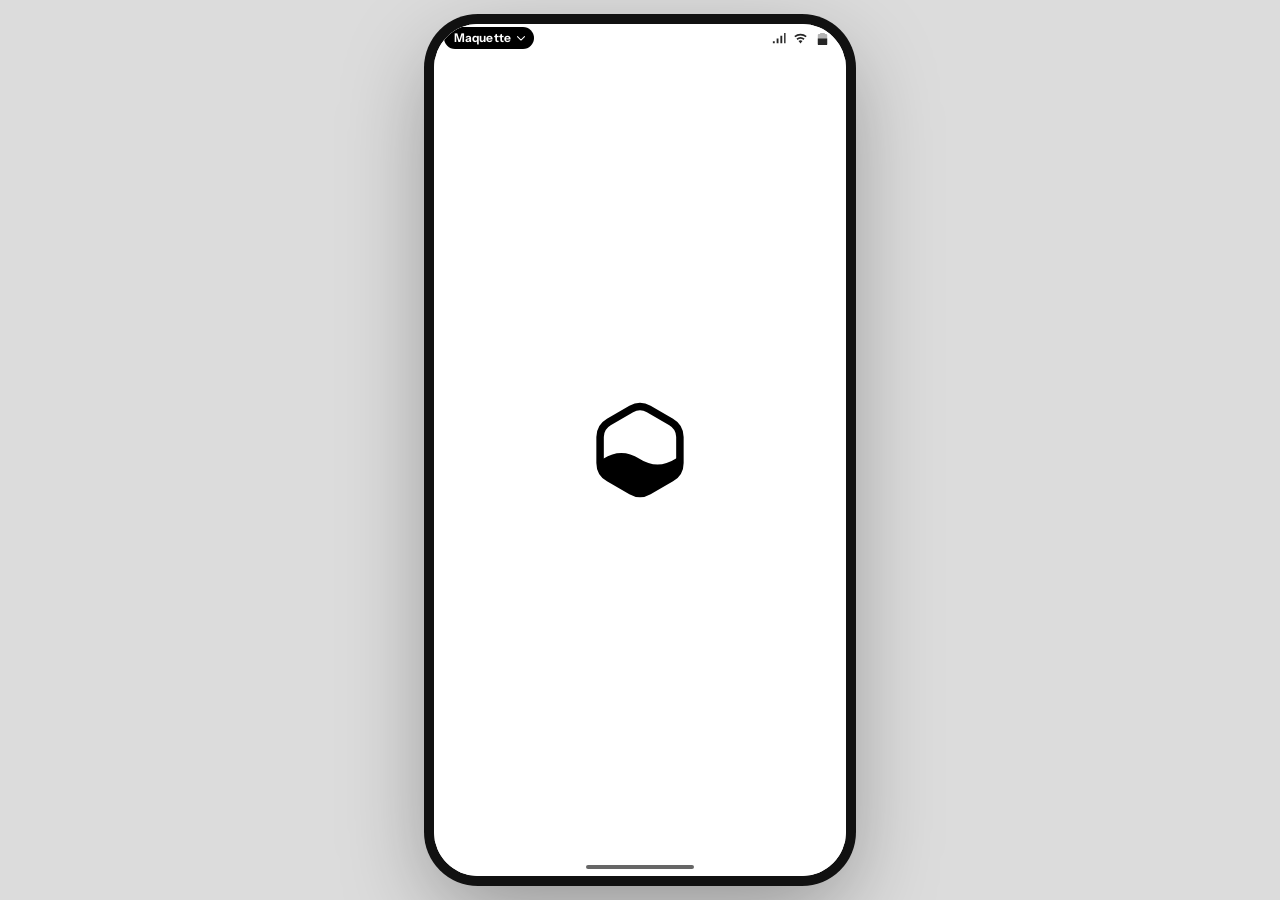
==== commit 94d17424: "Identité et maquette en noir et blanc Le logo et l'appli passent en noir et blanc : logo noir sur fo" ====
--- a/interface/maquette/index.html
+++ b/interface/maquette/index.html
@@ -4,8 +4,8 @@
 <meta charset="utf-8">
 <meta name="viewport" content="width=device-width, initial-scale=1, viewport-fit=cover">
 <meta name="color-scheme" content="light dark">
-<meta name="theme-color" content="#f4f7fa" media="(prefers-color-scheme: light)">
-<meta name="theme-color" content="#08121d" media="(prefers-color-scheme: dark)">
+<meta name="theme-color" content="#ffffff" media="(prefers-color-scheme: light)">
+<meta name="theme-color" content="#000000" media="(prefers-color-scheme: dark)">
 <title>Sensor Maps Maquette</title>
 <link rel="preconnect" href="https://fonts.googleapis.com">
 <link rel="preconnect" href="https://fonts.gstatic.com" crossorigin>
@@ -13,16 +13,15 @@
 <style>
 /* Maquette : l'écran du téléphone remplit la page sur mobile ; sur grand écran, un cadre de téléphone. */
 :root{
-  --fond:#f4f7fa; --surface:#ffffff; --surface-2:#e9eef4; --encre:#0e1b2a; --encre-2:#566477; --trait:#dce3ea;
-  --nuit:#163e6c; --miel:#f6b73c; --miel-doux:#fdf1d8; --sur-miel:#0e1b2a;
-  --action:#163e6c; --sur-action:#ffffff; --tonal:#dce7f5; --sur-tonal:#163e6c;
-  --logo-contour:#163e6c; --repos:#c5cfda; --corail:#b93a30;
-  --nav-fond:#ffffff; --indic:#dce7f5;
-  --marque-fond:#163e6c; --marque-encre:#ffffff; --marque-encre-2:#c9d8ec;
-  --carte-fond:#e7ecf1; --carte-eau:#c6daec; --carte-route:#fbfcfd; --carte-parc:#d6e6d3;
-  --zone-vide:#b9c4d0; --zone-gap:#e7ecf1;
-  --scene:#d7dee6; --cadre:#0b1117; --voile:rgba(8,18,29,.45);
-  --ombre:0 1px 2px rgba(14,27,42,.05), 0 6px 18px rgba(14,27,42,.06);
+  --fond:#ffffff; --surface:#f2f2f2; --surface-2:#e6e6e6; --encre:#000000; --encre-2:#5c5c5c; --trait:#e3e3e3;
+  --action:#000000; --sur-action:#ffffff; --tonal:#e6e6e6; --sur-tonal:#000000;
+  --logo:#000000; --repos:#c4c4c4; --repos-trait:#8c8c8c;
+  --nav-fond:#f7f7f7; --indic:#e3e3e3; --segment-on:#ffffff; --feuille:#ffffff;
+  --marque-fond:#ffffff; --marque-encre:#000000; --marque-encre-2:#5c5c5c;
+  --carte-fond:#f0f0f0; --carte-eau:#dcdcdc; --carte-route:#ffffff; --carte-parc:#e6e6e6;
+  --zone-vide:#bdbdbd; --zone-gap:#f0f0f0;
+  --scene:#dcdcdc; --cadre:#111111; --voile:rgba(0,0,0,.45);
+  --ombre:none;
   --bord:rgba(185,58,48,.20); --bord-encre:#7a231c;
   --focus:#2f6fd0;
   --texte:"Instrument Sans", system-ui, -apple-system, "Segoe UI", Roboto, "Noto Sans", sans-serif;
@@ -30,27 +29,29 @@
 }
 @media (prefers-color-scheme: dark){
   :root:not([data-theme="light"]){
-    --fond:#08121d; --surface:#0f1d2c; --surface-2:#172739; --encre:#e8eff7; --encre-2:#9aa9ba; --trait:#223244;
-    --miel-doux:#30250e; --action:#9cc2f5; --sur-action:#0e1b2a; --tonal:#1d3550; --sur-tonal:#d6e6fb;
-    --logo-contour:#ffffff; --repos:#3b4b5d; --corail:#ff8a7e; --nav-fond:#0f1d2c; --indic:#1d3550;
-    --marque-fond:#12345b; --marque-encre-2:#b4c6de;
-    --carte-fond:#0c1824; --carte-eau:#123150; --carte-route:#1c2c3e; --carte-parc:#11261b;
-    --zone-vide:#33445a; --zone-gap:#0c1824;
-    --scene:#02060a; --cadre:#1a222c; --voile:rgba(0,0,0,.6); --ombre:none;
+    --fond:#000000; --surface:#141414; --surface-2:#262626; --encre:#ffffff; --encre-2:#a3a3a3; --trait:#2a2a2a;
+    --action:#ffffff; --sur-action:#000000; --tonal:#262626; --sur-tonal:#ffffff;
+    --logo:#ffffff; --repos:#3d3d3d; --repos-trait:#7a7a7a;
+    --nav-fond:#0b0b0b; --indic:#2a2a2a; --segment-on:#3a3a3a; --feuille:#1a1a1a;
+    --marque-fond:#000000; --marque-encre:#ffffff; --marque-encre-2:#a3a3a3;
+    --carte-fond:#0f0f0f; --carte-eau:#1c1c1c; --carte-route:#232323; --carte-parc:#161616;
+    --zone-vide:#3a3a3a; --zone-gap:#0f0f0f;
+    --scene:#050505; --cadre:#222222; --voile:rgba(0,0,0,.65); --ombre:none;
     --bord:rgba(255,138,126,.22); --bord-encre:#ffd2cc; --focus:#8ab4ff;
     color-scheme:dark;
   }
 }
 :root[data-theme="dark"]{
-  --fond:#08121d; --surface:#0f1d2c; --surface-2:#172739; --encre:#e8eff7; --encre-2:#9aa9ba; --trait:#223244;
-  --miel-doux:#30250e; --action:#9cc2f5; --sur-action:#0e1b2a; --tonal:#1d3550; --sur-tonal:#d6e6fb;
-  --logo-contour:#ffffff; --repos:#3b4b5d; --corail:#ff8a7e; --nav-fond:#0f1d2c; --indic:#1d3550;
-  --marque-fond:#12345b; --marque-encre-2:#b4c6de;
-  --carte-fond:#0c1824; --carte-eau:#123150; --carte-route:#1c2c3e; --carte-parc:#11261b;
-  --zone-vide:#33445a; --zone-gap:#0c1824;
-  --scene:#02060a; --cadre:#1a222c; --voile:rgba(0,0,0,.6); --ombre:none;
-  --bord:rgba(255,138,126,.22); --bord-encre:#ffd2cc; --focus:#8ab4ff;
-  color-scheme:dark;
+    --fond:#000000; --surface:#141414; --surface-2:#262626; --encre:#ffffff; --encre-2:#a3a3a3; --trait:#2a2a2a;
+    --action:#ffffff; --sur-action:#000000; --tonal:#262626; --sur-tonal:#ffffff;
+    --logo:#ffffff; --repos:#3d3d3d; --repos-trait:#7a7a7a;
+    --nav-fond:#0b0b0b; --indic:#2a2a2a; --segment-on:#3a3a3a; --feuille:#1a1a1a;
+    --marque-fond:#000000; --marque-encre:#ffffff; --marque-encre-2:#a3a3a3;
+    --carte-fond:#0f0f0f; --carte-eau:#1c1c1c; --carte-route:#232323; --carte-parc:#161616;
+    --zone-vide:#3a3a3a; --zone-gap:#0f0f0f;
+    --scene:#050505; --cadre:#222222; --voile:rgba(0,0,0,.65); --ombre:none;
+    --bord:rgba(255,138,126,.22); --bord-encre:#ffd2cc; --focus:#8ab4ff;
+    color-scheme:dark;
 }
 *{box-sizing:border-box}
 html,body{height:100%}
@@ -69,7 +70,7 @@
 /* Barre d'état simulée : l'appli s'affiche dessous (bord à bord, Android 15 et plus) */
 .etat{position:absolute;inset:0 0 auto;height:var(--h-etat);display:flex;align-items:center;justify-content:space-between;padding:0 16px 0 10px;z-index:40;color:var(--encre);pointer-events:none;transition:color .2s}
 .tel.fonce .etat{color:var(--marque-encre)}
-.badge{pointer-events:auto;display:inline-flex;align-items:center;gap:3px;height:22px;padding:0 6px 0 10px;border:0;border-radius:11px;background:var(--miel);color:var(--sur-miel);font:650 12px/1 var(--texte);letter-spacing:.01em;cursor:pointer}
+.badge{pointer-events:auto;display:inline-flex;align-items:center;gap:3px;height:22px;padding:0 6px 0 10px;border:0;border-radius:11px;background:var(--encre);color:var(--fond);font:650 12px/1 var(--texte);letter-spacing:.01em;cursor:pointer}
 .badge svg{width:14px;height:14px}
 .etat-icones{display:flex;align-items:center;gap:7px;opacity:.85}
 .etat-icones svg{width:15px;height:15px}
@@ -99,7 +100,6 @@
 .btn svg{width:20px;height:20px;flex:none}
 .btn.plein{background:var(--action);color:var(--sur-action)}
 .btn.tonal{background:var(--tonal);color:var(--sur-tonal)}
-.btn.miel{background:var(--miel);color:var(--sur-miel)}
 .btn.contour{background:transparent;color:var(--action);box-shadow:inset 0 0 0 1.5px var(--trait)}
 .btn.texte{background:transparent;color:var(--action);padding:0 14px}
 .btn.large{width:100%}
@@ -109,10 +109,10 @@
 .carte{background:var(--surface);border-radius:24px;padding:18px;box-shadow:var(--ombre)}
 .pastille{flex:none;width:40px;height:40px;border-radius:50%;background:var(--surface-2);color:var(--encre);display:grid;place-items:center}
 .pastille svg{width:22px;height:22px}
-.pastille.miel{background:var(--miel);color:var(--sur-miel)}
+.pastille.fort{background:var(--encre);color:var(--fond)}
 .segment{display:grid;grid-auto-flow:column;grid-auto-columns:1fr;gap:4px;padding:4px;border-radius:24px;background:var(--surface-2)}
 .segment button{min-height:40px;border:0;border-radius:20px;background:transparent;color:var(--encre-2);font-weight:600;font-size:15px;cursor:pointer;transition:background-color .2s, color .2s}
-.segment button[aria-pressed="true"]{background:var(--surface);color:var(--encre);box-shadow:var(--ombre)}
+.segment button[aria-pressed="true"]{background:var(--segment-on);color:var(--encre)}
 .interrupteur{appearance:none;-webkit-appearance:none;flex:none;position:relative;width:52px;height:32px;margin:0;border-radius:16px;background:var(--surface-2);box-shadow:inset 0 0 0 2px var(--repos);cursor:pointer;transition:background-color .2s, box-shadow .2s}
 .interrupteur::after{content:"";position:absolute;top:8px;left:8px;width:16px;height:16px;border-radius:50%;background:var(--encre-2);transition:transform .2s, width .2s, height .2s, top .2s, left .2s, background-color .2s}
 .interrupteur:checked{background:var(--action);box-shadow:none}
@@ -120,8 +120,8 @@
 
 /* Marque (démarrage, bienvenue) */
 .ecran.marque{background:var(--marque-fond);color:var(--marque-encre)}
-.logo-2t{color:var(--logo-contour);fill:var(--miel)}
-.ecran.marque .logo-2t{color:var(--marque-encre)}
+.logo-2t{color:var(--logo);fill:var(--logo)}
+.ecran.marque .logo-2t{color:var(--marque-encre);fill:var(--marque-encre)}
 .demarrage{flex:1;display:grid;place-items:center}
 .demarrage svg{width:112px;height:112px}
 .intro{flex:1;display:flex;flex-direction:column;justify-content:center;gap:14px;padding:calc(var(--h-etat) + 24px) 28px 8px}
@@ -148,8 +148,8 @@
 .marque-mini{display:inline-flex;align-items:center;gap:10px;font-weight:650;font-size:18px;letter-spacing:-.01em}
 .marque-mini svg{width:28px;height:28px}
 .etat-carte{display:grid;justify-items:center;text-align:center;gap:4px;padding:22px 18px 20px}
-.hex-etat{width:104px;height:104px;margin-bottom:10px;color:var(--logo-contour);fill:var(--miel);transition:fill .4s}
-.hex-etat.repos{fill:var(--repos)}
+.hex-etat{width:104px;height:104px;margin-bottom:10px;color:var(--logo);fill:var(--logo);transition:fill .4s, color .4s}
+.hex-etat.repos{fill:var(--repos);color:var(--repos-trait)}
 .etat-carte .btn{margin-top:14px}
 .jour{display:grid;gap:18px}
 .chiffres{display:grid;grid-template-columns:repeat(3,1fr);gap:8px}
@@ -168,8 +168,8 @@
 .ta-zone .chev{width:22px;height:22px;color:var(--encre-2)}
 .mini-carte{flex:none;width:64px;height:58px}
 .mc{fill:var(--surface-2);stroke:var(--surface);stroke-width:1.5}
-.mc-toi{fill:var(--miel);stroke:var(--logo-contour);stroke-width:2.2}
-.contribution{display:grid;gap:10px;background:var(--miel-doux);box-shadow:none}
+.mc-toi{fill:var(--encre);stroke:var(--encre);stroke-width:2.2}
+.contribution{display:grid;gap:10px;box-shadow:inset 0 0 0 1.5px var(--encre)}
 .ct-tete{display:flex;align-items:center;gap:12px}
 .ct-actions{display:flex;justify-content:flex-end;gap:6px;margin-top:2px}
 
@@ -204,7 +204,7 @@
 .toi-etiq{pointer-events:none}
 .toi-etiq rect{fill:var(--encre)}
 .toi-etiq text{fill:var(--fond);font:650 11px var(--texte)}
-.bulle{position:absolute;transform:translate(-50%, calc(-100% - 10px));padding:7px 10px;border-radius:12px;background:var(--surface);box-shadow:0 4px 16px rgba(0,0,0,.18);font-size:13px;line-height:1.25;white-space:nowrap;pointer-events:none}
+.bulle{position:absolute;transform:translate(-50%, calc(-100% - 10px));padding:7px 10px;border-radius:12px;background:var(--feuille);box-shadow:0 4px 16px rgba(0,0,0,.18);font-size:13px;line-height:1.25;white-space:nowrap;pointer-events:none}
 .bulle b{display:block;font-size:16px;font-weight:650}
 .legende{display:grid;gap:10px;padding:0 4px}
 .leg-degrade{display:grid;grid-template-columns:auto 1fr auto;align-items:center;gap:10px;font-size:13px;color:var(--encre-2);font-variant-numeric:tabular-nums}
@@ -214,7 +214,7 @@
 
 /* Soutenir */
 .don{display:grid;gap:12px;justify-items:center;text-align:center;padding:24px 18px 20px}
-.don .hex-don{width:64px;height:64px;color:var(--logo-contour);fill:var(--miel);margin-bottom:4px}
+.don .hex-don{width:64px;height:64px;color:var(--logo);fill:var(--logo);margin-bottom:4px}
 .don .segment{width:100%;margin-top:6px}
 .montants{display:grid;grid-template-columns:repeat(4,1fr);gap:8px;width:100%}
 .montants button{min-height:48px;border:0;border-radius:16px;background:var(--surface-2);font-weight:650;font-size:16px;cursor:pointer;color:var(--encre)}
@@ -232,8 +232,7 @@
 .reglage .r-texte{flex:1;min-width:0;display:grid;gap:1px}
 .reglage b{font-weight:600;font-size:16px;line-height:1.3}
 .reglage > svg{width:22px;height:22px;flex:none;color:var(--encre-2)}
-.reglage.danger b{color:var(--corail)}
-.reglage.danger > svg{color:var(--corail)}
+.reglage.danger > svg{color:var(--encre)}
 .bloc-budget{display:grid;gap:12px;padding:16px}
 .bloc-budget .r-texte{display:grid;gap:1px}
 .bloc-budget b{font-weight:600;font-size:16px;line-height:1.3}
@@ -252,7 +251,7 @@
 
 /* Feuille Maquette, message, bords */
 .voile{position:absolute;inset:0;z-index:50;background:var(--voile)}
-.feuille{position:absolute;inset:auto 0 0;z-index:51;max-height:86%;overflow-y:auto;padding:10px 16px calc(var(--h-gestes) + 18px);border-radius:28px 28px 0 0;background:var(--surface);display:flex;flex-direction:column;gap:12px;scrollbar-width:none}
+.feuille{position:absolute;inset:auto 0 0;z-index:51;max-height:86%;overflow-y:auto;padding:10px 16px calc(var(--h-gestes) + 18px);border-radius:28px 28px 0 0;background:var(--feuille);display:flex;flex-direction:column;gap:12px;scrollbar-width:none}
 .feuille::-webkit-scrollbar{display:none}
 .poignee{width:36px;height:4px;border-radius:2px;background:var(--repos);margin:2px auto 0}
 .f-tete{display:flex;align-items:center;justify-content:space-between}
@@ -324,7 +323,7 @@
     </div>
     <div class="pied">
       <div class="pages" role="img" aria-label="Étape 1 sur 3"><i class="on"></i><i></i><i></i></div>
-      <button class="btn miel large" data-aller="promesse">Commencer</button>
+      <button class="btn plein large" data-aller="promesse">Commencer</button>
     </div>
   </section>
 
@@ -371,9 +370,9 @@
     </header>
     <div class="defile">
       <div class="carte contribution" id="contribution" hidden>
-        <div class="ct-tete"><span class="pastille miel"><svg><use href="#i-pluie"/></svg></span><p class="t-titre">Il pleut près de chez toi</p></div>
+        <div class="ct-tete"><span class="pastille fort"><svg><use href="#i-pluie"/></svg></span><p class="t-titre">Il pleut près de chez toi</p></div>
         <p class="t-petit">Pose ton téléphone dehors, à l’abri, une minute&#8239;?</p>
-        <div class="ct-actions"><button class="btn texte petit" data-contrib="non">Plus tard</button><button class="btn miel petit" data-contrib="oui">J’y vais</button></div>
+        <div class="ct-actions"><button class="btn texte petit" data-contrib="non">Plus tard</button><button class="btn plein petit" data-contrib="oui">J’y vais</button></div>
       </div>
       <div class="carte etat-carte">
         <svg class="hex-etat vit" id="hex-etat" viewBox="0 0 96 96" aria-hidden="true"><defs><clipPath id="ze-clip"><path d="M40.5 13.33Q48 9 55.5 13.33L74.27 24.17Q81.77 28.5 81.77 37.16L81.77 58.84Q81.77 67.5 74.27 71.83L55.5 82.67Q48 87 40.5 82.67L21.73 71.83Q14.23 67.5 14.23 58.84L14.23 37.16Q14.23 28.5 21.73 24.17Z"/></clipPath></defs><g clip-path="url(#ze-clip)"><g class="z-niveau"><path class="z-vague" d="M-45.5 55.5Q-30 45.5 -14.5 55.5T16.5 55.5T47.5 55.5T78.5 55.5T109.5 55.5T140.5 55.5T171.5 55.5V100H-45.5Z"/></g></g><path class="z-contour" pathLength="1" d="M40.5 12.83Q48 8.5 55.5 12.83L74.71 23.92Q82.21 28.25 82.21 36.91L82.21 59.09Q82.21 67.75 74.71 72.08L55.5 83.17Q48 87.5 40.5 83.17L21.29 72.08Q13.79 67.75 13.79 59.09L13.79 36.91Q13.79 28.25 21.29 23.92Z" fill="none" stroke="currentColor" stroke-width="6.4" stroke-linejoin="round"/></svg>
@@ -450,7 +449,7 @@
           <button role="radio" aria-checked="false" data-montant="10">10&nbsp;€</button>
           <button role="radio" aria-checked="false" data-montant="autre">Autre</button>
         </div>
-        <button class="btn miel large" id="b-don">Donner 5&nbsp;€</button>
+        <button class="btn plein large" id="b-don">Donner 5&nbsp;€</button>
       </div>
       <div class="carte partage">
         <span class="pastille"><svg><use href="#i-partager"/></svg></span>
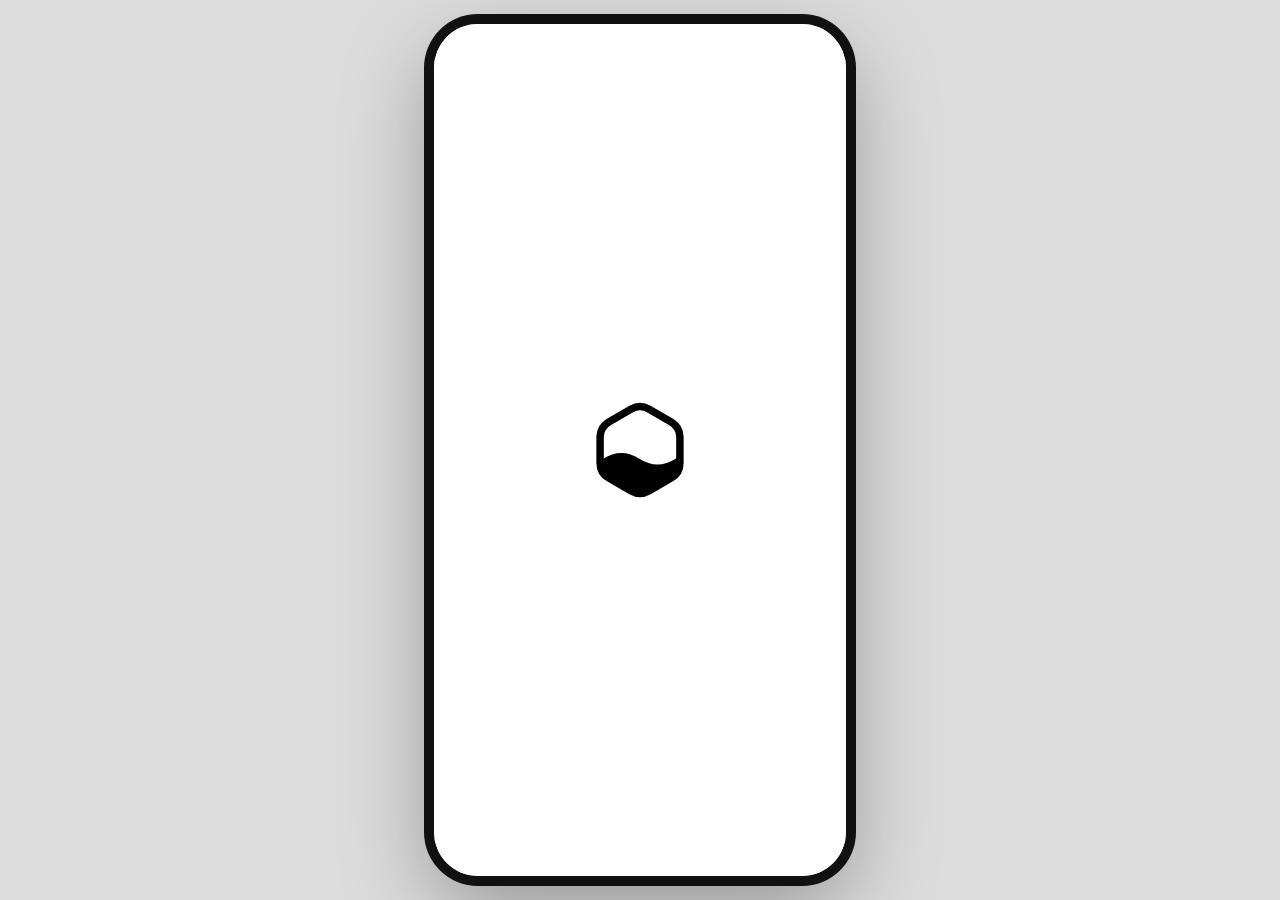
==== commit e7c80a05: "Maquette : sans fausse barre du téléphone La fausse barre d'état du haut (badge Maquette, réseau, wi" ====
--- a/interface/maquette/index.html
+++ b/interface/maquette/index.html
@@ -16,7 +16,7 @@
   --fond:#ffffff; --surface:#f2f2f2; --surface-2:#e6e6e6; --encre:#000000; --encre-2:#5c5c5c; --trait:#e3e3e3;
   --action:#000000; --sur-action:#ffffff; --tonal:#e6e6e6; --sur-tonal:#000000;
   --logo:#000000; --repos:#c4c4c4; --repos-trait:#8c8c8c;
-  --nav-fond:#f7f7f7; --indic:#e3e3e3; --segment-on:#ffffff; --feuille:#ffffff;
+  --nav-fond:#f7f7f7; --indic:#e3e3e3; --segment-on:#ffffff; --bulle:#ffffff;
   --marque-fond:#ffffff; --marque-encre:#000000; --marque-encre-2:#5c5c5c;
   --carte-fond:#f0f0f0; --carte-eau:#dcdcdc; --carte-route:#ffffff; --carte-parc:#e6e6e6;
   --zone-vide:#bdbdbd; --zone-gap:#f0f0f0;
@@ -25,14 +25,14 @@
   --bord:rgba(185,58,48,.20); --bord-encre:#7a231c;
   --focus:#2f6fd0;
   --texte:"Instrument Sans", system-ui, -apple-system, "Segoe UI", Roboto, "Noto Sans", sans-serif;
-  --h-etat:28px; --h-gestes:20px; --h-nav:72px;
+  --h-etat:10px; --h-gestes:10px; --h-nav:72px;
 }
 @media (prefers-color-scheme: dark){
   :root:not([data-theme="light"]){
     --fond:#000000; --surface:#141414; --surface-2:#262626; --encre:#ffffff; --encre-2:#a3a3a3; --trait:#2a2a2a;
     --action:#ffffff; --sur-action:#000000; --tonal:#262626; --sur-tonal:#ffffff;
     --logo:#ffffff; --repos:#3d3d3d; --repos-trait:#7a7a7a;
-    --nav-fond:#0b0b0b; --indic:#2a2a2a; --segment-on:#3a3a3a; --feuille:#1a1a1a;
+    --nav-fond:#0b0b0b; --indic:#2a2a2a; --segment-on:#3a3a3a; --bulle:#1a1a1a;
     --marque-fond:#000000; --marque-encre:#ffffff; --marque-encre-2:#a3a3a3;
     --carte-fond:#0f0f0f; --carte-eau:#1c1c1c; --carte-route:#232323; --carte-parc:#161616;
     --zone-vide:#3a3a3a; --zone-gap:#0f0f0f;
@@ -45,7 +45,7 @@
     --fond:#000000; --surface:#141414; --surface-2:#262626; --encre:#ffffff; --encre-2:#a3a3a3; --trait:#2a2a2a;
     --action:#ffffff; --sur-action:#000000; --tonal:#262626; --sur-tonal:#ffffff;
     --logo:#ffffff; --repos:#3d3d3d; --repos-trait:#7a7a7a;
-    --nav-fond:#0b0b0b; --indic:#2a2a2a; --segment-on:#3a3a3a; --feuille:#1a1a1a;
+    --nav-fond:#0b0b0b; --indic:#2a2a2a; --segment-on:#3a3a3a; --bulle:#1a1a1a;
     --marque-fond:#000000; --marque-encre:#ffffff; --marque-encre-2:#a3a3a3;
     --carte-fond:#0f0f0f; --carte-eau:#1c1c1c; --carte-route:#232323; --carte-parc:#161616;
     --zone-vide:#3a3a3a; --zone-gap:#0f0f0f;
@@ -67,15 +67,6 @@
   .tel{width:412px;height:min(892px, calc(100% - 48px));border-radius:44px;box-shadow:0 0 0 10px var(--cadre), 0 30px 90px rgba(0,0,0,.35)}
 }
 
-/* Barre d'état simulée : l'appli s'affiche dessous (bord à bord, Android 15 et plus) */
-.etat{position:absolute;inset:0 0 auto;height:var(--h-etat);display:flex;align-items:center;justify-content:space-between;padding:0 16px 0 10px;z-index:40;color:var(--encre);pointer-events:none;transition:color .2s}
-.tel.fonce .etat{color:var(--marque-encre)}
-.badge{pointer-events:auto;display:inline-flex;align-items:center;gap:3px;height:22px;padding:0 6px 0 10px;border:0;border-radius:11px;background:var(--encre);color:var(--fond);font:650 12px/1 var(--texte);letter-spacing:.01em;cursor:pointer}
-.badge svg{width:14px;height:14px}
-.etat-icones{display:flex;align-items:center;gap:7px;opacity:.85}
-.etat-icones svg{width:15px;height:15px}
-.gestes{position:absolute;left:50%;bottom:7px;width:108px;height:4px;margin-left:-54px;border-radius:2px;background:var(--encre);opacity:.35;z-index:41;pointer-events:none;transition:background .2s}
-.tel.fonce .gestes{background:var(--marque-encre);opacity:.6}
 
 /* Écrans */
 .ecran{position:absolute;inset:0;display:flex;flex-direction:column;background:var(--fond);opacity:0;visibility:hidden;transform:translateY(10px);transition:opacity .22s ease, transform .22s ease, visibility 0s linear .22s}
@@ -204,7 +195,7 @@
 .toi-etiq{pointer-events:none}
 .toi-etiq rect{fill:var(--encre)}
 .toi-etiq text{fill:var(--fond);font:650 11px var(--texte)}
-.bulle{position:absolute;transform:translate(-50%, calc(-100% - 10px));padding:7px 10px;border-radius:12px;background:var(--feuille);box-shadow:0 4px 16px rgba(0,0,0,.18);font-size:13px;line-height:1.25;white-space:nowrap;pointer-events:none}
+.bulle{position:absolute;transform:translate(-50%, calc(-100% - 10px));padding:7px 10px;border-radius:12px;background:var(--bulle);box-shadow:0 4px 16px rgba(0,0,0,.18);font-size:13px;line-height:1.25;white-space:nowrap;pointer-events:none}
 .bulle b{display:block;font-size:16px;font-weight:650}
 .legende{display:grid;gap:10px;padding:0 4px}
 .leg-degrade{display:grid;grid-template-columns:auto 1fr auto;align-items:center;gap:10px;font-size:13px;color:var(--encre-2);font-variant-numeric:tabular-nums}
@@ -249,23 +240,10 @@
 .nav button[aria-current="page"]{color:var(--encre);font-weight:650}
 .nav button[aria-current="page"] .indic{background:var(--indic);color:var(--sur-tonal)}
 
-/* Feuille Maquette, message, bords */
-.voile{position:absolute;inset:0;z-index:50;background:var(--voile)}
-.feuille{position:absolute;inset:auto 0 0;z-index:51;max-height:86%;overflow-y:auto;padding:10px 16px calc(var(--h-gestes) + 18px);border-radius:28px 28px 0 0;background:var(--feuille);display:flex;flex-direction:column;gap:12px;scrollbar-width:none}
-.feuille::-webkit-scrollbar{display:none}
-.poignee{width:36px;height:4px;border-radius:2px;background:var(--repos);margin:2px auto 0}
-.f-tete{display:flex;align-items:center;justify-content:space-between}
-.f-liste{display:flex;flex-wrap:wrap;gap:8px}
-.f-liste button{min-height:40px;padding:0 14px;border:0;border-radius:20px;background:var(--surface-2);color:var(--encre);font-weight:600;font-size:14.5px;cursor:pointer}
-.f-liste button[aria-current="true"]{background:var(--action);color:var(--sur-action)}
-.feuille .reglage{padding:6px 2px;min-height:52px}
+/* Message court */
 .toast{position:absolute;left:50%;bottom:calc(var(--h-nav) + var(--h-gestes) + 18px);z-index:45;transform:translateX(-50%);max-width:calc(100% - 32px);padding:12px 16px;border-radius:14px;background:var(--encre);color:var(--fond);font-size:14.5px;font-weight:500;line-height:1.3;box-shadow:0 6px 24px rgba(0,0,0,.25);text-align:center;animation:monte-toast .25s ease}
 .tel.sans-nav-actif .toast{bottom:calc(var(--h-gestes) + 96px)}
 @keyframes monte-toast{from{opacity:0;transform:translate(-50%, 10px)}}
-.bords{position:absolute;inset:0;z-index:44;pointer-events:none}
-.bords div{position:absolute;left:0;right:0;background:var(--bord);display:flex;align-items:center;justify-content:center;font-size:11px;font-weight:650;color:var(--bord-encre);letter-spacing:.04em}
-.b-haut{top:0;height:var(--h-etat)}
-.b-bas{bottom:0;height:var(--h-gestes)}
 
 button:focus-visible,a:focus-visible,input:focus-visible{outline:2.5px solid var(--focus);outline-offset:2px}
 
@@ -294,19 +272,11 @@
 </head>
 <body>
 <svg class="sprite" aria-hidden="true" focusable="false"><defs><symbol id="i-accueil" viewBox="0 0 24 24"><path fill="none" stroke="currentColor" stroke-width="1.8" stroke-linecap="round" stroke-linejoin="round" d="M12 3.2l7.2 4.15v8.3L12 19.8l-7.2-4.15v-8.3z"/><path fill="currentColor" d="M5.7 12.4c2-1.6 3.9-1.6 6.3 0s4.3 1.6 6.3 0v3.1L12 19.1l-6.3-3.6z"/></symbol><symbol id="i-capteurs" viewBox="0 0 24 24"><rect fill="none" stroke="currentColor" stroke-width="1.8" stroke-linecap="round" stroke-linejoin="round" x="6.5" y="3" width="9" height="18" rx="2.2"/><path fill="none" stroke="currentColor" stroke-width="1.8" stroke-linecap="round" stroke-linejoin="round" d="M18.6 8.6a5 5 0 0 1 0 6.8M20.9 6.4a8.3 8.3 0 0 1 0 11.2"/><circle fill="currentColor" cx="11" cy="17.6" r="1"/></symbol><symbol id="i-carte" viewBox="0 0 24 24"><path fill="none" stroke="currentColor" stroke-width="1.8" stroke-linecap="round" stroke-linejoin="round" d="M8 3.6l3.6 2.1v4.1L8 11.9 4.4 9.8V5.7zM15.6 8.2l3.6 2.1v4.1l-3.6 2.1-3.6-2.1v-4.1zM8 12.6l3.6 2.1v4.1L8 20.9l-3.6-2.1v-4.1z"/></symbol><symbol id="i-soutenir" viewBox="0 0 24 24"><path fill="none" stroke="currentColor" stroke-width="1.8" stroke-linecap="round" stroke-linejoin="round" d="M12 20s-7.5-4.6-7.5-10.2A4.3 4.3 0 0 1 12 7.1a4.3 4.3 0 0 1 7.5 2.7C19.5 15.4 12 20 12 20z"/></symbol><symbol id="i-reglages" viewBox="0 0 24 24"><path fill="none" stroke="currentColor" stroke-width="1.8" stroke-linecap="round" stroke-linejoin="round" d="M4 7h9M17 7h3M4 17h3M11 17h9"/><circle fill="none" stroke="currentColor" stroke-width="1.8" stroke-linecap="round" stroke-linejoin="round" cx="15" cy="7" r="2.2"/><circle fill="none" stroke="currentColor" stroke-width="1.8" stroke-linecap="round" stroke-linejoin="round" cx="9" cy="17" r="2.2"/></symbol><symbol id="i-retour" viewBox="0 0 24 24"><path fill="none" stroke="currentColor" stroke-width="1.8" stroke-linecap="round" stroke-linejoin="round" d="M19 12H5M11 6l-6 6 6 6"/></symbol><symbol id="i-chevron" viewBox="0 0 24 24"><path fill="none" stroke="currentColor" stroke-width="1.8" stroke-linecap="round" stroke-linejoin="round" d="M9.5 6l6 6-6 6"/></symbol><symbol id="i-externe" viewBox="0 0 24 24"><path fill="none" stroke="currentColor" stroke-width="1.8" stroke-linecap="round" stroke-linejoin="round" d="M14 5h5v5M19 5l-8 8M17 14v4a1.5 1.5 0 0 1-1.5 1.5h-9A1.5 1.5 0 0 1 5 18V8.5A1.5 1.5 0 0 1 6.5 7H10"/></symbol><symbol id="i-fermer" viewBox="0 0 24 24"><path fill="none" stroke="currentColor" stroke-width="1.8" stroke-linecap="round" stroke-linejoin="round" d="M6 6l12 12M18 6L6 18"/></symbol><symbol id="i-coche" viewBox="0 0 24 24"><path fill="none" stroke="currentColor" stroke-width="1.8" stroke-linecap="round" stroke-linejoin="round" d="M5 12.5l4.5 4.5L19 7.5"/></symbol><symbol id="i-bas" viewBox="0 0 24 24"><path fill="none" stroke="currentColor" stroke-width="1.8" stroke-linecap="round" stroke-linejoin="round" d="M6 9.5l6 6 6-6"/></symbol><symbol id="i-pause" viewBox="0 0 24 24"><rect fill="currentColor" x="6.5" y="5" width="3.6" height="14" rx="1.4"/><rect fill="currentColor" x="13.9" y="5" width="3.6" height="14" rx="1.4"/></symbol><symbol id="i-lecture" viewBox="0 0 24 24"><path fill="currentColor" d="M8 5.6v12.8a1 1 0 0 0 1.5.86l10.2-6.4a1 1 0 0 0 0-1.72L9.5 4.74A1 1 0 0 0 8 5.6z"/></symbol><symbol id="i-partager" viewBox="0 0 24 24"><circle fill="none" stroke="currentColor" stroke-width="1.8" stroke-linecap="round" stroke-linejoin="round" cx="17.5" cy="5.8" r="2.6"/><circle fill="none" stroke="currentColor" stroke-width="1.8" stroke-linecap="round" stroke-linejoin="round" cx="6.5" cy="12" r="2.6"/><circle fill="none" stroke="currentColor" stroke-width="1.8" stroke-linecap="round" stroke-linejoin="round" cx="17.5" cy="18.2" r="2.6"/><path fill="none" stroke="currentColor" stroke-width="1.8" stroke-linecap="round" stroke-linejoin="round" d="M8.8 10.7l6.4-3.6M8.8 13.3l6.4 3.6"/></symbol><symbol id="i-effacer" viewBox="0 0 24 24"><path fill="none" stroke="currentColor" stroke-width="1.8" stroke-linecap="round" stroke-linejoin="round" d="M4.5 7h15M9.5 7V5.2a1 1 0 0 1 1-1h3a1 1 0 0 1 1 1V7M6.5 7l.8 11.6a1.5 1.5 0 0 0 1.5 1.4h6.4a1.5 1.5 0 0 0 1.5-1.4L17.5 7"/></symbol><symbol id="i-rejouer" viewBox="0 0 24 24"><path fill="none" stroke="currentColor" stroke-width="1.8" stroke-linecap="round" stroke-linejoin="round" d="M4.5 12a7.5 7.5 0 1 0 2.2-5.3M4.5 4.5v4.4h4.4"/></symbol><symbol id="i-batterie" viewBox="0 0 24 24"><rect fill="none" stroke="currentColor" stroke-width="1.8" stroke-linecap="round" stroke-linejoin="round" x="3" y="7.5" width="16" height="9" rx="2.2"/><path fill="none" stroke="currentColor" stroke-width="1.8" stroke-linecap="round" stroke-linejoin="round" d="M21 10.5v3"/><rect fill="currentColor" x="5.4" y="9.9" width="6" height="4.2" rx=".8"/></symbol><symbol id="i-lune" viewBox="0 0 24 24"><path fill="none" stroke="currentColor" stroke-width="1.8" stroke-linecap="round" stroke-linejoin="round" d="M19.5 14.6A8 8 0 0 1 9.4 4.5a8 8 0 1 0 10.1 10.1z"/></symbol><symbol id="i-cloche" viewBox="0 0 24 24"><path fill="none" stroke="currentColor" stroke-width="1.8" stroke-linecap="round" stroke-linejoin="round" d="M6 16.5V11a6 6 0 0 1 12 0v5.5l1.5 1.5h-15zM10 20.5a2.2 2.2 0 0 0 4 0"/></symbol><symbol id="i-pose" viewBox="0 0 24 24"><rect fill="none" stroke="currentColor" stroke-width="1.8" stroke-linecap="round" stroke-linejoin="round" x="5" y="9.2" width="14" height="6.6" rx="1.8"/><path fill="none" stroke="currentColor" stroke-width="1.8" stroke-linecap="round" stroke-linejoin="round" d="M3 19h18"/><circle fill="currentColor" cx="16.4" cy="12.5" r=".9"/></symbol><symbol id="i-zone-point" viewBox="0 0 24 24"><path fill="none" stroke="currentColor" stroke-width="1.8" stroke-linecap="round" stroke-linejoin="round" d="M12 3.2l7.2 4.15v8.3L12 19.8l-7.2-4.15v-8.3z"/><circle fill="currentColor" cx="12" cy="11.5" r="2.2"/></symbol><symbol id="i-bouclier" viewBox="0 0 24 24"><path fill="none" stroke="currentColor" stroke-width="1.8" stroke-linecap="round" stroke-linejoin="round" d="M12 3.5l7 2.6v5.4c0 4.4-3 7.7-7 9-4-1.3-7-4.6-7-9V6.1z"/><path fill="none" stroke="currentColor" stroke-width="1.8" stroke-linecap="round" stroke-linejoin="round" d="M9 12l2.2 2.2L15.3 10"/></symbol><symbol id="i-personne-barre" viewBox="0 0 24 24"><circle fill="none" stroke="currentColor" stroke-width="1.8" stroke-linecap="round" stroke-linejoin="round" cx="12" cy="8" r="3.4"/><path fill="none" stroke="currentColor" stroke-width="1.8" stroke-linecap="round" stroke-linejoin="round" d="M5.5 19.5a6.5 6.5 0 0 1 13 0M4 4l16 16"/></symbol><symbol id="i-micro-barre" viewBox="0 0 24 24"><rect fill="none" stroke="currentColor" stroke-width="1.8" stroke-linecap="round" stroke-linejoin="round" x="9" y="3.5" width="6" height="10.5" rx="3"/><path fill="none" stroke="currentColor" stroke-width="1.8" stroke-linecap="round" stroke-linejoin="round" d="M6 11.5a6 6 0 0 0 12 0M12 17.5v3M4 4l16 16"/></symbol><symbol id="i-cinq" viewBox="0 0 24 24"><path fill="none" stroke="currentColor" stroke-width="1.8" stroke-linecap="round" stroke-linejoin="round" d="M12 3.2l7.2 4.15v8.3L12 19.8l-7.2-4.15v-8.3z"/><path fill="none" stroke="currentColor" stroke-width="1.8" stroke-linecap="round" stroke-linejoin="round" d="M13.9 7.9h-3.5l-.5 3.4a2.6 2.6 0 1 1-.2 3.9"/></symbol><symbol id="i-pluie" viewBox="0 0 24 24"><path fill="none" stroke="currentColor" stroke-width="1.8" stroke-linecap="round" stroke-linejoin="round" d="M7.5 14.5h9.2a3.8 3.8 0 0 0 .6-7.6 5.3 5.3 0 0 0-10.2 1.3A3.2 3.2 0 0 0 7.5 14.5z"/><path fill="none" stroke="currentColor" stroke-width="1.8" stroke-linecap="round" stroke-linejoin="round" d="M8.5 17.5l-1 2M12.5 17.5l-1 2M16.5 17.5l-1 2"/></symbol><symbol id="i-telephone" viewBox="0 0 24 24"><rect fill="none" stroke="currentColor" stroke-width="1.8" stroke-linecap="round" stroke-linejoin="round" x="7" y="3" width="10" height="18" rx="2.2"/><path fill="none" stroke="currentColor" stroke-width="1.8" stroke-linecap="round" stroke-linejoin="round" d="M10.5 17.8h3"/></symbol><symbol id="i-aimant" viewBox="0 0 24 24"><path fill="none" stroke="currentColor" stroke-width="1.8" stroke-linecap="round" stroke-linejoin="round" d="M6 4.5v7a6 6 0 0 0 12 0v-7h-3.6v7a2.4 2.4 0 0 1-4.8 0v-7z"/><path fill="none" stroke="currentColor" stroke-width="1.8" stroke-linecap="round" stroke-linejoin="round" d="M6 8.2h3.6M14.4 8.2H18"/></symbol><symbol id="i-soleil" viewBox="0 0 24 24"><circle fill="none" stroke="currentColor" stroke-width="1.8" stroke-linecap="round" stroke-linejoin="round" cx="12" cy="12" r="3.8"/><path fill="none" stroke="currentColor" stroke-width="1.8" stroke-linecap="round" stroke-linejoin="round" d="M12 2.8v2M12 19.2v2M2.8 12h2M19.2 12h2M5.5 5.5l1.4 1.4M17.1 17.1l1.4 1.4M5.5 18.5l1.4-1.4M17.1 6.9l1.4-1.4"/></symbol><symbol id="i-bruit" viewBox="0 0 24 24"><path fill="none" stroke="currentColor" stroke-width="1.8" stroke-linecap="round" stroke-linejoin="round" d="M4 10v4M8 7v10M12 4.5v15M16 8v8M20 10.5v3"/></symbol><symbol id="i-signal" viewBox="0 0 24 24"><path fill="none" stroke="currentColor" stroke-width="1.8" stroke-linecap="round" stroke-linejoin="round" d="M5 19v-2.5M9.7 19v-5.5M14.3 19v-8.5M19 19V5"/></symbol><symbol id="i-pression" viewBox="0 0 24 24"><path fill="none" stroke="currentColor" stroke-width="1.8" stroke-linecap="round" stroke-linejoin="round" d="M4.2 16.8a8.5 8.5 0 1 1 15.6 0"/><path fill="none" stroke="currentColor" stroke-width="1.8" stroke-linecap="round" stroke-linejoin="round" d="M12 13.5l3.6-4.2"/><circle fill="currentColor" cx="12" cy="13.5" r="1.4"/></symbol><symbol id="i-info" viewBox="0 0 24 24"><circle fill="none" stroke="currentColor" stroke-width="1.8" stroke-linecap="round" stroke-linejoin="round" cx="12" cy="12" r="8.6"/><path fill="none" stroke="currentColor" stroke-width="1.8" stroke-linecap="round" stroke-linejoin="round" d="M12 11v5.5M12 7.8v.1"/></symbol>
-  <symbol id="i-etat-signal" viewBox="0 0 16 16"><path fill="currentColor" d="M2 13h2v-2H2zM6 13h2V8H6zM10 13h2V5h-2zM14 13h1.5V2H14z"/></symbol>
-  <symbol id="i-etat-wifi" viewBox="0 0 16 16"><path fill="currentColor" d="M8 13.2l2.1-2.6a3.4 3.4 0 0 0-4.2 0zM3.7 8.1l1.1 1.4a5 5 0 0 1 6.4 0l1.1-1.4a6.8 6.8 0 0 0-8.6 0zM1.4 5.3l1.1 1.4a8.6 8.6 0 0 1 11 0l1.1-1.4a10.4 10.4 0 0 0-13.2 0z"/></symbol>
-  <symbol id="i-etat-batterie" viewBox="0 0 16 16"><path fill="currentColor" d="M5.5 2h5v1.2H12a1 1 0 0 1 1 1V14a1 1 0 0 1-1 1H4a1 1 0 0 1-1-1V4.2a1 1 0 0 1 1-1h1.5z" opacity=".35"/><path fill="currentColor" d="M3 8h10v6a1 1 0 0 1-1 1H4a1 1 0 0 1-1-1z"/></symbol>
   <symbol id="i-vide" viewBox="0 0 24 24"><path d="M12 3.6l7.3 4.2v8.4L12 20.4l-7.3-4.2V7.8z" fill="none" stroke="currentColor" stroke-width="1.6"/></symbol>
 </defs></svg>
 
 <div class="scene">
 <div class="tel" id="tel">
-
-  <div class="etat" aria-label="Barre d’état du téléphone, simulée">
-    <button class="badge" id="b-maquette" aria-haspopup="dialog" aria-controls="feuille">Maquette<svg aria-hidden="true"><use href="#i-bas"/></svg></button>
-    <span class="etat-icones" aria-hidden="true"><svg><use href="#i-etat-signal"/></svg><svg><use href="#i-etat-wifi"/></svg><svg><use href="#i-etat-batterie"/></svg></span>
-  </div>
 
   <!-- Démarrage -->
   <section class="ecran marque sans-nav" id="demarrage" aria-label="Démarrage">
@@ -487,10 +457,23 @@
         <a class="reglage" href="https://loscripts.github.io/sensor-maps/sources.html" target="_blank" rel="noopener"><svg aria-hidden="true"><use href="#i-carte"/></svg><span class="r-texte"><b>Données ouvertes</b><span class="t-petit">D’où viennent les données de la carte</span></span><svg aria-hidden="true"><use href="#i-externe"/></svg></a>
         <button class="reglage danger" data-toast="Maquette : rien à effacer."><svg aria-hidden="true"><use href="#i-effacer"/></svg><span class="r-texte"><b>Effacer mes mesures du téléphone</b></span></button>
       </div>
+      <h2 class="t-etiq">Affichage</h2>
+      <div class="carte bloc-budget">
+        <div class="r-texte"><b>Thème</b><span class="t-petit">Clair, sombre, ou comme le téléphone</span></div>
+        <div class="segment" role="group" aria-label="Thème">
+          <button aria-pressed="true" data-theme-choix="auto">Auto</button><button aria-pressed="false" data-theme-choix="light">Clair</button><button aria-pressed="false" data-theme-choix="dark">Sombre</button>
+        </div>
+      </div>
       <h2 class="t-etiq">À propos</h2>
       <div class="carte groupe">
         <button class="reglage" data-aller="bienvenue"><svg aria-hidden="true"><use href="#i-rejouer"/></svg><span class="r-texte"><b>Revoir la présentation</b></span></button>
-        <div class="reglage"><svg aria-hidden="true"><use href="#i-telephone"/></svg><span class="r-texte"><b>Version</b><span class="t-petit">Maquette, rien n’est mesuré</span></span></div>
+        <div class="reglage"><svg aria-hidden="true"><use href="#i-telephone"/></svg><span class="r-texte"><b>Version</b><span class="t-petit">Maquette, valeurs simulées</span></span></div>
+      </div>
+      <h2 class="t-etiq">Maquette</h2>
+      <div class="carte groupe">
+        <button class="reglage" data-etat="auto"><svg aria-hidden="true"><use href="#i-batterie"/></svg><span class="r-texte"><b>Voir la pause automatique</b><span class="t-petit">Batterie sous 30&nbsp;%</span></span></button>
+        <button class="reglage" data-etat="contrib"><svg aria-hidden="true"><use href="#i-pluie"/></svg><span class="r-texte"><b>Voir une petite contribution</b></span></button>
+        <button class="reglage" data-etat="marche"><svg aria-hidden="true"><use href="#i-lecture"/></svg><span class="r-texte"><b>Tout remettre en marche</b></span></button>
       </div>
     </div>
   </section>
@@ -502,33 +485,8 @@
     <button data-aller="soutenir"><span class="indic"><svg><use href="#i-soutenir"/></svg></span>Soutenir</button>
   </nav>
 
-  <div class="gestes" aria-hidden="true"></div>
-  <div class="bords" id="bords" hidden aria-hidden="true"><div class="b-haut">BARRE D’ÉTAT</div><div class="b-bas">BARRE DE GESTES</div></div>
   <div class="toast" id="toast" role="status" aria-live="polite" hidden></div>
 
-  <div class="voile" id="voile" hidden></div>
-  <div class="feuille" id="feuille" role="dialog" aria-modal="true" aria-labelledby="f-titre" hidden>
-    <div class="poignee"></div>
-    <div class="f-tete"><p class="t-titre" id="f-titre">Maquette</p><button class="btn-ico" id="f-fermer" aria-label="Fermer"><svg><use href="#i-fermer"/></svg></button></div>
-    <p class="t-petit">Valeurs simulées. Rien n’est mesuré ni envoyé.</p>
-    <p class="t-etiq">Premier lancement</p>
-    <div class="f-liste">
-      <button data-aller="demarrage">Démarrage</button><button data-aller="bienvenue">Bienvenue</button><button data-aller="promesse">Promesse</button><button data-aller="autorisations">Autorisations</button>
-    </div>
-    <p class="t-etiq">Écrans</p>
-    <div class="f-liste">
-      <button data-aller="accueil">Accueil</button><button data-aller="capteurs">Capteurs</button><button data-aller="carte">Carte</button><button data-aller="soutenir">Soutenir</button><button data-aller="reglages">Réglages</button>
-    </div>
-    <p class="t-etiq">Accueil</p>
-    <div class="f-liste" id="f-etats">
-      <button data-etat="marche">En marche</button><button data-etat="pause">En pause</button><button data-etat="auto">Pause automatique</button><button data-etat="contrib">Petite contribution</button>
-    </div>
-    <p class="t-etiq">Affichage</p>
-    <div class="segment" role="group" aria-label="Thème">
-      <button aria-pressed="true" data-theme-choix="auto">Auto</button><button aria-pressed="false" data-theme-choix="light">Clair</button><button aria-pressed="false" data-theme-choix="dark">Sombre</button>
-    </div>
-    <label class="reglage" for="f-bords"><span class="r-texte"><b>Voir les bords d’Android</b><span class="t-petit">L’appli s’affiche sous ces deux barres</span></span><input class="interrupteur" type="checkbox" role="switch" id="f-bords"></label>
-  </div>
 
 </div>
 </div>
@@ -542,28 +500,24 @@
   var NB = ' ';
 
   var etat = { ecran: null, pause: false, auto: false, valeurs: 'corrige', couche: 'bruit', budget: 1, montant: 5, freq: 'une' };
-  var FONCES = ['demarrage', 'bienvenue'];
   var AVEC_NAV = ['accueil', 'capteurs', 'carte', 'soutenir'];
 
   /* ---------- Navigation ---------- */
   var minuteurDemarrage = null;
   function aller(id) {
-    if (!document.getElementById(id) || id === etat.ecran) { fermerFeuille(); return; }
+    if (!document.getElementById(id) || id === etat.ecran) return;
     clearTimeout(minuteurDemarrage);
     $$('.ecran').forEach(function (e) { e.classList.toggle('actif', e.id === id); });
     etat.ecran = id;
-    tel.classList.toggle('fonce', FONCES.indexOf(id) >= 0);
     tel.classList.toggle('sans-nav-actif', AVEC_NAV.indexOf(id) < 0);
     $('#nav').classList.toggle('cachee', AVEC_NAV.indexOf(id) < 0);
     $$('#nav button').forEach(function (b) {
       if (b.dataset.aller === id) b.setAttribute('aria-current', 'page'); else b.removeAttribute('aria-current');
     });
-    $$('.feuille [data-aller]').forEach(function (b) { b.setAttribute('aria-current', b.dataset.aller === id ? 'true' : 'false'); });
     var ecran = document.getElementById(id);
     var d = $('.defile', ecran); if (d) d.scrollTop = 0;
     rejouer($('svg.logo-2t[id]', ecran));
     if (id === 'demarrage') minuteurDemarrage = setTimeout(function () { aller('bienvenue'); }, 2100);
-    fermerFeuille();
   }
   function rejouer(svg) {
     if (!svg) return;
@@ -823,17 +777,7 @@
     });
   });
 
-  /* ---------- Feuille Maquette ---------- */
-  var feuille = $('#feuille'), voile = $('#voile');
-  function ouvrirFeuille() { clearTimeout(minuteurDemarrage); feuille.hidden = false; voile.hidden = false; $('#f-fermer').focus(); }
-  function fermerFeuille() {
-    if (feuille.hidden) return;
-    feuille.hidden = true; voile.hidden = true; $('#b-maquette').focus({ preventScroll: true });
-  }
-  $('#b-maquette').addEventListener('click', ouvrirFeuille);
-  $('#f-fermer').addEventListener('click', fermerFeuille);
-  voile.addEventListener('click', fermerFeuille);
-  document.addEventListener('keydown', function (e) { if (e.key === 'Escape') fermerFeuille(); });
+  /* ---------- Réglages : états de la maquette et thème ---------- */
   $$('[data-etat]').forEach(function (b) {
     b.addEventListener('click', function () {
       var v = b.dataset.etat;
@@ -841,7 +785,7 @@
       $('#contribution').hidden = v !== 'contrib';
       if (v === 'contrib') $('#r-contrib').checked = true;
       majEtat();
-      if (etat.ecran !== 'accueil') aller('accueil'); else fermerFeuille();
+      aller('accueil');
     });
   });
   $$('[data-theme-choix]').forEach(function (b) {
@@ -852,7 +796,6 @@
       dessinerCarte();
     });
   });
-  $('#f-bords').addEventListener('change', function (e) { $('#bords').hidden = !e.target.checked; });
 
   /* ---------- Départ ---------- */
   majEtat(); majDon();
